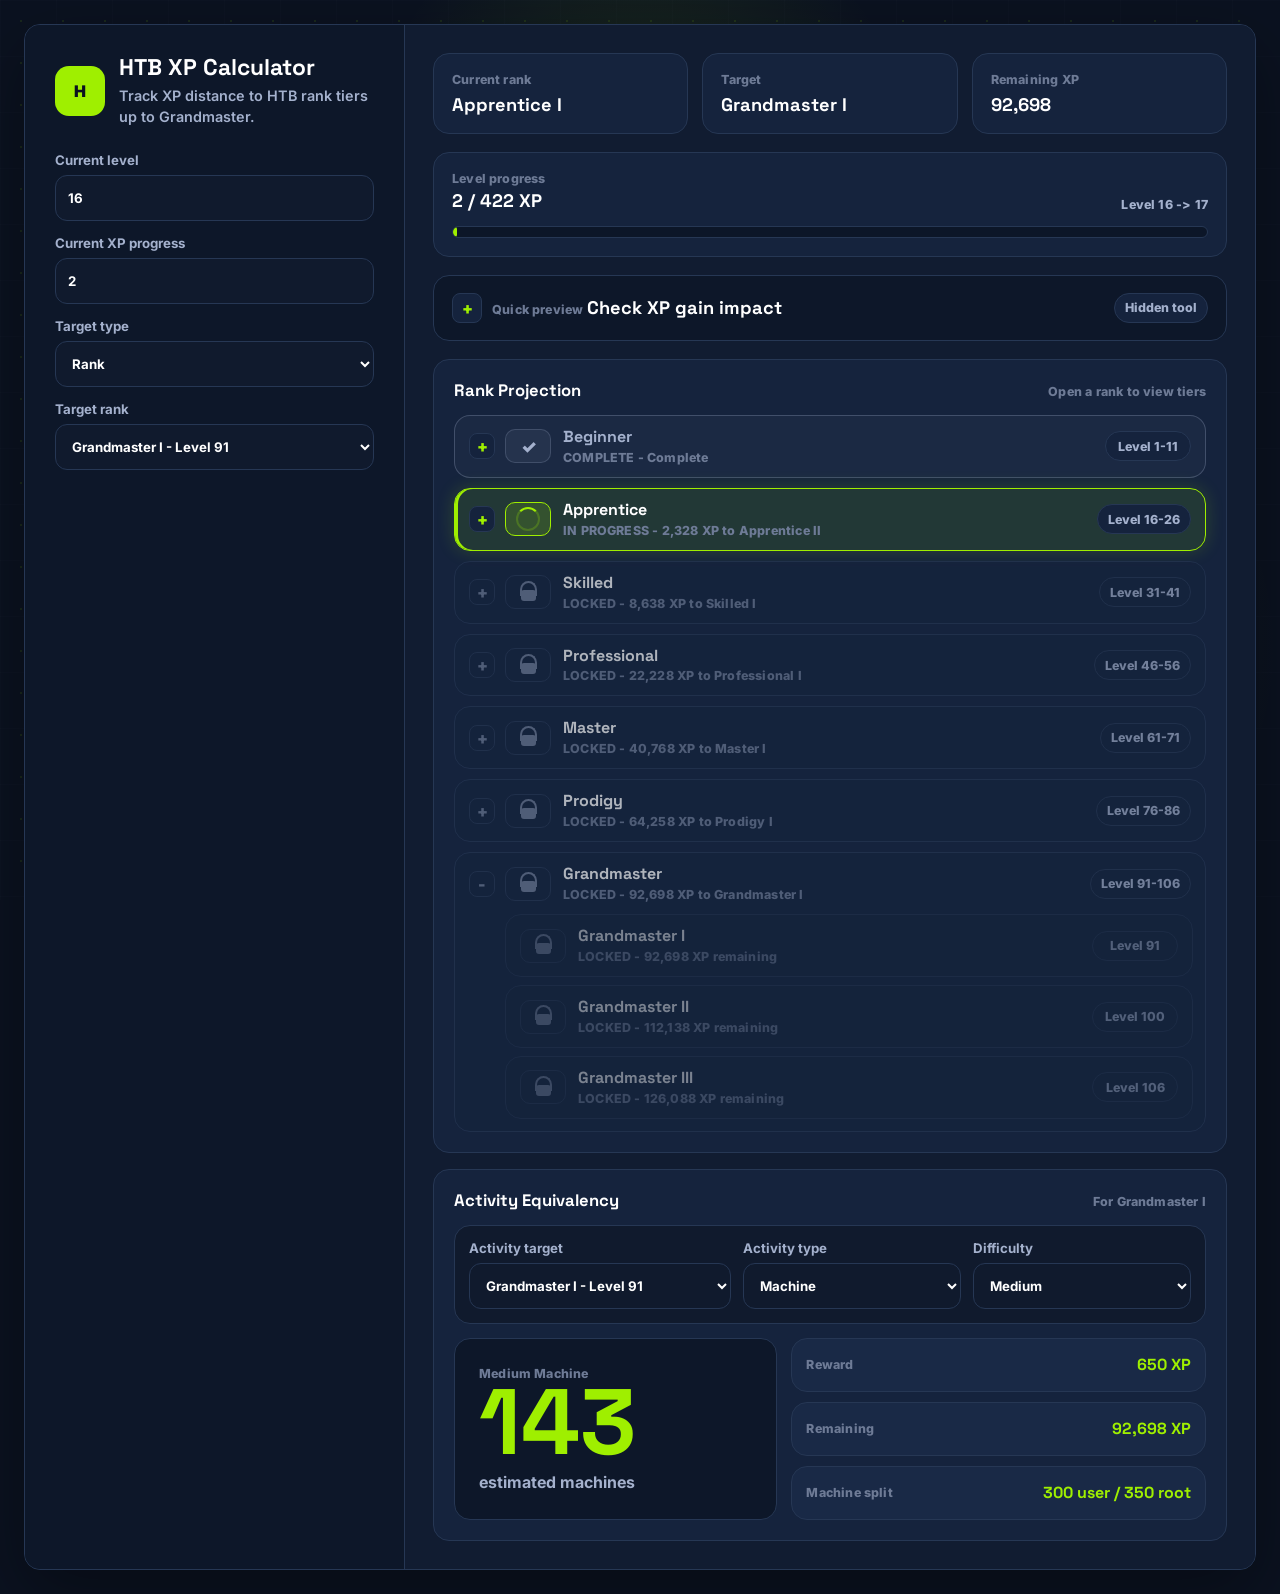
==== index.html @ 454ae3a0 "Add hidden XP gain preview" ====
<!doctype html>
<html lang="en">
  <head>
    <meta charset="utf-8">
    <meta name="viewport" content="width=device-width, initial-scale=1">
    <title>HTB XP Calculator v1.0.1</title>
    <meta name="version" content="2026-06-16-2245">
    <link rel="preconnect" href="https://fonts.googleapis.com">
    <link rel="preconnect" href="https://fonts.gstatic.com" crossorigin>
    <link href="https://fonts.googleapis.com/css2?family=Inter:wght@500;600;700;800;900&family=Space+Grotesk:wght@600;700&display=swap" rel="stylesheet">
    <link rel="stylesheet" href="styles.css">
  </head>
  <body>
    <main class="app-shell">
      <section class="workspace" aria-label="HTB XP calculator">
        <aside class="control-panel">
          <div class="brand-row">
            <div class="mark" aria-hidden="true">H</div>
            <div>
              <h1>HTB XP Calculator</h1>
              <p>Track XP distance to HTB rank tiers up to Grandmaster.</p>
            </div>
          </div>

          <form id="calculatorForm" class="form-grid">
            <label>
              Current level
              <input id="currentLevel" type="number" min="1" max="140" step="1" value="16" inputmode="numeric">
            </label>

            <label>
              Current XP progress
              <input id="currentXp" type="number" min="0" step="1" value="2" inputmode="numeric">
            </label>

            <label>
              Target type
              <select id="targetMode">
                <option value="rank">Rank</option>
                <option value="level">Level</option>
              </select>
            </label>

            <label id="goalRankField">
              Target rank
              <select id="goalSelect"></select>
            </label>

            <label id="goalLevelField" hidden>
              Target level
              <input id="goalLevel" type="number" min="1" max="140" step="1" value="91" inputmode="numeric">
            </label>

          </form>
        </aside>

        <section class="results-panel">
          <div class="summary-strip" aria-label="Current progress summary">
            <div>
              <span>Current rank</span>
              <strong id="currentRank">Apprentice I</strong>
            </div>
            <div>
              <span>Target</span>
              <strong id="targetRank">Grandmaster I</strong>
            </div>
            <div>
              <span>Remaining XP</span>
              <strong id="targetRemainingXp">92,698</strong>
            </div>
          </div>

          <div class="progress-area">
            <div class="progress-header">
              <div>
                <span>Level progress</span>
                <strong id="progressLabel">2 / 422 XP</strong>
              </div>
              <span id="levelRange">Level 16 -> 17</span>
            </div>
            <div class="progress-track" aria-hidden="true">
              <div id="progressFill"></div>
            </div>
          </div>

          <details class="xp-preview">
            <summary>
              <div>
                <span>Quick preview</span>
                <strong>Check XP gain impact</strong>
              </div>
              <div class="pill">Hidden tool</div>
            </summary>
            <div class="xp-preview-body">
              <label>
                Add XP
                <input id="xpGain" type="number" min="0" max="999999" step="1" value="1000" inputmode="numeric">
              </label>
              <div class="xp-preview-result">
                <div>
                  <span>After gain</span>
                  <strong id="xpGainLevel">Level 18</strong>
                </div>
                <div>
                  <span>Rank</span>
                  <strong id="xpGainRank">Apprentice I</strong>
                </div>
                <div>
                  <span>Progress</span>
                  <strong id="xpGainProgress">136 / 466 XP</strong>
                </div>
              </div>
            </div>
          </details>

          <div class="content-grid">
            <section class="card wide">
              <div class="card-heading">
                <h2>Rank Projection</h2>
                <span>Open a rank to view tiers</span>
              </div>
              <div id="rankProjection" class="rank-list"></div>
            </section>

            <section class="card wide activity-card">
              <div class="card-heading">
                <h2>Activity Equivalency</h2>
                <span id="equivalencyBase">For Grandmaster I</span>
              </div>
              <div class="activity-controls" aria-label="Activity equivalency controls">
                <label>
                  Activity target
                  <select id="activityGoalSelect"></select>
                </label>
                <label>
                  Activity type
                  <select id="activityType">
                    <option value="machines">Machine</option>
                    <option value="challenges">Challenge</option>
                  </select>
                </label>
                <label>
                  Difficulty
                  <select id="activityDifficulty"></select>
                </label>
              </div>
              <div class="activity-result">
                <div class="activity-number">
                  <span id="activityRewardLabel">Medium Machine</span>
                  <strong id="activityCount">143</strong>
                  <p id="activityCountLabel">estimated completions</p>
                </div>
                <div id="activityBreakdown" class="metric-list"></div>
              </div>
            </section>
          </div>
        </section>
      </section>
    </main>
    <script src="app.js"></script>
  </body>
</html>
---- styles.css ----
:root {
  --bg: #0b1220;
  --bg-secondary: #111c31;
  --surface: #15233d;
  --surface-raised: #192946;
  --surface-subtle: #101a2d;
  --border: #263754;
  --accent: #9fef00;
  --accent-hover: #b8ff2c;
  --text: #ffffff;
  --text-secondary: #a4b1cd;
  --text-muted: #6e7b96;
  --shadow: 0 24px 70px rgba(0, 0, 0, 0.34);
  color-scheme: dark;
  font-family: Inter, ui-sans-serif, system-ui, -apple-system, BlinkMacSystemFont, "Segoe UI", sans-serif;
  --font-display: "Space Grotesk", Inter, ui-sans-serif, system-ui, sans-serif;
}

* {
  box-sizing: border-box;
}

[hidden] {
  display: none !important;
}

body {
  position: relative;
  min-height: 100vh;
  margin: 0;
  background: var(--bg);
  color: var(--text);
  overflow-x: hidden;
}

body::before,
body::after {
  position: fixed;
  inset: 0;
  pointer-events: none;
  content: "";
}

body::before {
  z-index: -2;
  background:
    radial-gradient(circle at 50% 18%, rgba(159, 239, 0, 0.13), transparent 28%),
    radial-gradient(circle at 78% 72%, rgba(159, 239, 0, 0.055), transparent 24%),
    var(--bg);
}

body::after {
  z-index: -1;
  opacity: 0.48;
  background-image:
    radial-gradient(circle, rgba(159, 239, 0, 0.22) 1px, transparent 1px),
    linear-gradient(rgba(164, 177, 205, 0.045) 1px, transparent 1px),
    linear-gradient(90deg, rgba(164, 177, 205, 0.045) 1px, transparent 1px);
  background-position: 0 0, 0 0, 0 0;
  background-size: 42px 42px, 56px 56px, 56px 56px;
  animation: cyber-drift 42s linear infinite;
}

button,
input,
select {
  font: inherit;
}

.app-shell {
  position: relative;
  z-index: 0;
  width: min(1440px, 100%);
  min-height: 100vh;
  margin: 0 auto;
  padding: 24px;
}

.workspace {
  display: grid;
  grid-template-columns: minmax(300px, 380px) 1fr;
  min-height: calc(100vh - 48px);
  overflow: hidden;
  border: 1px solid var(--border);
  border-radius: 16px;
  background: var(--bg-secondary);
  box-shadow: var(--shadow);
  animation: rise-in 280ms ease both;
}

.control-panel {
  display: flex;
  flex-direction: column;
  gap: 24px;
  padding: 30px;
  border-right: 1px solid var(--border);
  background: #0d1729;
}

.brand-row {
  display: grid;
  grid-template-columns: 50px 1fr;
  gap: 14px;
  align-items: center;
}

.mark {
  display: grid;
  width: 50px;
  height: 50px;
  place-items: center;
  border: 1px solid rgba(159, 239, 0, 0.4);
  border-radius: 14px;
  background: var(--accent);
  color: #0b1220;
  font-weight: 950;
}

h1,
h2,
p {
  margin: 0;
}

h1 {
  font-family: var(--font-display);
  font-size: 1.42rem;
  font-weight: 700;
  line-height: 1.1;
  letter-spacing: 0;
}

.brand-row p {
  margin-top: 6px;
  color: var(--text-secondary);
  font-size: 0.9rem;
  font-weight: 600;
  line-height: 1.45;
}

.form-grid {
  display: grid;
  gap: 14px;
}

label {
  display: grid;
  gap: 7px;
  color: var(--text-secondary);
  font-size: 0.83rem;
  font-weight: 700;
}

input,
select {
  width: 100%;
  height: 46px;
  border: 1px solid var(--border);
  border-radius: 12px;
  outline: 0;
  background: var(--surface-subtle);
  color: var(--text);
  font-weight: 700;
  padding: 0 12px;
  transition: border-color 160ms ease, box-shadow 160ms ease, background 160ms ease;
}

input:hover,
select:hover {
  border-color: var(--accent-hover);
  background: #122039;
}

input:focus,
select:focus {
  border-color: var(--accent);
  box-shadow: 0 0 0 3px rgba(159, 239, 0, 0.14);
}

span {
  color: var(--text-muted);
  font-size: 0.78rem;
  font-weight: 800;
  letter-spacing: 0.015em;
  text-transform: none;
}

.results-panel {
  display: flex;
  flex-direction: column;
  gap: 18px;
  padding: 28px;
  overflow: auto;
  background: var(--bg-secondary);
}

.summary-strip {
  display: grid;
  grid-template-columns: repeat(3, minmax(0, 1fr));
  gap: 14px;
}

.summary-strip > div,
.progress-area,
.card {
  border: 1px solid var(--border);
  border-radius: 16px;
  background: var(--surface);
  transition: border-color 180ms ease, box-shadow 180ms ease, transform 180ms ease, background 180ms ease;
}

.summary-strip > div:hover,
.progress-area:hover,
.card:hover {
  transform: translateY(-2px);
  border-color: #314461;
  box-shadow: 0 16px 38px rgba(0, 0, 0, 0.22);
}

.summary-strip > div {
  display: grid;
  gap: 8px;
  min-width: 0;
  padding: 18px;
}

strong {
  min-width: 0;
  overflow-wrap: anywhere;
  color: var(--text);
  font-family: var(--font-display);
  font-size: 1.14rem;
  font-weight: 700;
  line-height: 1.12;
}

.progress-area {
  padding: 18px;
}

.xp-preview {
  overflow: hidden;
  border: 1px solid var(--border);
  border-radius: 16px;
  background: #0d1729;
}

.xp-preview summary {
  display: grid;
  grid-template-columns: 28px minmax(160px, 1fr) auto;
  align-items: center;
  gap: 12px;
  min-height: 64px;
  padding: 14px 18px;
  cursor: pointer;
  list-style: none;
}

.xp-preview summary::-webkit-details-marker {
  display: none;
}

.xp-preview summary::before {
  content: "+";
  display: inline-grid;
  grid-row: 1;
  grid-column: 1;
  width: 28px;
  height: 28px;
  place-items: center;
  border: 1px solid var(--border);
  border-radius: 8px;
  background: var(--surface);
  color: var(--accent);
  font-weight: 950;
}

.xp-preview[open] summary::before {
  content: "-";
}

.xp-preview summary > div:first-child {
  grid-row: 1;
  grid-column: 2;
}

.xp-preview summary .pill {
  grid-row: 1;
  grid-column: 3;
}

.xp-preview-body {
  display: grid;
  grid-template-columns: minmax(180px, 0.42fr) 1fr;
  gap: 14px;
  padding: 0 18px 18px;
}

.xp-preview-result {
  display: grid;
  grid-template-columns: repeat(3, minmax(0, 1fr));
  gap: 10px;
}

.xp-preview-result > div {
  display: grid;
  gap: 7px;
  min-width: 0;
  padding: 14px;
  border: 1px solid var(--border);
  border-radius: 14px;
  background: var(--surface-subtle);
}

.xp-preview-result strong {
  font-size: 1rem;
}

.progress-header {
  display: flex;
  align-items: end;
  justify-content: space-between;
  gap: 16px;
  margin-bottom: 14px;
}

.progress-header > div {
  display: grid;
  gap: 5px;
}

#levelRange {
  color: var(--text-secondary);
}

.progress-track {
  height: 12px;
  overflow: hidden;
  border-radius: 999px;
  background: #0c1628;
  border: 1px solid var(--border);
}

#progressFill {
  width: 0%;
  height: 100%;
  border-radius: inherit;
  background: var(--accent);
  transition: width 220ms ease;
}

.content-grid {
  display: grid;
  gap: 16px;
}

.card {
  padding: 20px;
}

.card-heading {
  display: flex;
  align-items: baseline;
  justify-content: space-between;
  gap: 16px;
  margin-bottom: 14px;
}

h2 {
  font-family: var(--font-display);
  font-size: 1.04rem;
  font-weight: 700;
  letter-spacing: 0;
}

.rank-list,
.metric-list {
  display: grid;
  gap: 10px;
}

.rank-group,
.rank-row,
.metric-row {
  border: 1px solid var(--border);
  border-radius: 16px;
  background: var(--surface-raised);
}

.rank-group {
  overflow: hidden;
  transition: border-color 180ms ease, background 180ms ease, box-shadow 180ms ease, transform 180ms ease, opacity 180ms ease;
}

.rank-group:hover {
  transform: translateY(-1px);
  border-color: rgba(159, 239, 0, 0.38);
}

.rank-group summary,
.rank-row,
.metric-row {
  display: grid;
  grid-template-columns: minmax(120px, 1fr) auto;
  align-items: center;
  gap: 12px;
  min-height: 54px;
  padding: 12px 14px;
}

.rank-group summary {
  grid-template-columns: 24px 46px minmax(120px, 1fr) auto;
  cursor: pointer;
  list-style: none;
}

.rank-group summary::-webkit-details-marker {
  display: none;
}

.rank-group summary::before {
  content: "+";
  display: inline-grid;
  width: 24px;
  height: 24px;
  place-items: center;
  border: 1px solid var(--border);
  border-radius: 8px;
  background: var(--surface);
  color: var(--accent);
  font-weight: 950;
  transition: border-color 180ms ease, color 180ms ease, background 180ms ease;
}

.rank-group[open] summary::before {
  content: "-";
  border-color: rgba(159, 239, 0, 0.42);
}

.status-icon {
  position: relative;
  display: inline-grid;
  width: 46px;
  height: 34px;
  place-items: center;
  border: 1px solid var(--border);
  border-radius: 10px;
  background: var(--surface);
  color: var(--text-muted);
  font-weight: 950;
}

.status-icon::before {
  display: block;
  content: "";
}

.tier-list {
  display: grid;
  gap: 8px;
  padding: 0 12px 12px 50px;
  animation: reveal 160ms ease both;
}

.tier-list .rank-row {
  grid-template-columns: 46px minmax(120px, 1fr) auto;
  background: #12203a;
}

.rank-group.is-complete,
.rank-row.is-complete {
  border-color: rgba(164, 177, 205, 0.28);
  background: rgba(164, 177, 205, 0.045);
}

.rank-group.is-complete .status-icon,
.rank-row.is-complete .status-icon {
  border-color: rgba(164, 177, 205, 0.22);
  background: rgba(164, 177, 205, 0.07);
  color: var(--text-secondary);
}

.rank-group.is-complete .status-icon::before,
.rank-row.is-complete .status-icon::before {
  content: "✓";
  color: var(--text-secondary);
  font-size: 1.1rem;
  line-height: 1;
}

.rank-group.is-complete .rank-meta strong,
.rank-row.is-complete .rank-meta strong {
  color: var(--text-secondary);
}

.rank-group.is-complete span,
.rank-row.is-complete span {
  color: var(--text-muted);
}

.rank-group.is-current,
.rank-row.is-current {
  border-color: var(--accent);
  background: rgba(159, 239, 0, 0.1);
  box-shadow: inset 3px 0 0 var(--accent);
}

.rank-group.is-current {
  box-shadow: inset 3px 0 0 var(--accent), 0 0 18px rgba(159, 239, 0, 0.18);
}

.rank-group.is-current .status-icon,
.rank-row.is-current .status-icon {
  border-color: var(--accent);
  background: rgba(159, 239, 0, 0.14);
  color: var(--accent);
}

.rank-group.is-current .status-icon::before,
.rank-row.is-current .status-icon::before {
  width: 20px;
  height: 20px;
  border: 2px solid rgba(159, 239, 0, 0.22);
  border-top-color: var(--accent);
  border-radius: 50%;
  animation: spinner-rotate 1.4s linear infinite;
}

.rank-group.is-next,
.rank-row.is-next {
  border-color: #314461;
  background: #172842;
}

.rank-group.is-next .status-icon,
.rank-row.is-next .status-icon {
  background: #111c31;
  color: var(--text-secondary);
}

.rank-group.is-locked,
.rank-row.is-locked {
  border-color: var(--border);
  background: var(--surface);
  opacity: 0.66;
}

.rank-group.is-locked summary::before {
  border-color: var(--border);
  background: var(--surface);
  color: var(--text-muted);
}

.rank-group.is-locked .status-icon,
.rank-row.is-locked .status-icon {
  border-color: var(--border);
  background: var(--surface);
  color: var(--text-muted);
}

.rank-group.is-next .status-icon::before,
.rank-row.is-next .status-icon::before,
.rank-group.is-locked .status-icon::before,
.rank-row.is-locked .status-icon::before {
  width: 15px;
  height: 11px;
  margin-top: 6px;
  border-radius: 3px;
  background: currentColor;
  box-shadow: 0 -8px 0 -4px transparent;
}

.rank-group.is-next .status-icon::after,
.rank-row.is-next .status-icon::after,
.rank-group.is-locked .status-icon::after,
.rank-row.is-locked .status-icon::after {
  position: absolute;
  width: 13px;
  height: 13px;
  margin-top: -8px;
  border: 2px solid currentColor;
  border-bottom: 0;
  border-radius: 9px 9px 0 0;
  content: "";
}

.rank-meta {
  display: grid;
  gap: 4px;
}

.rank-meta strong {
  font-size: 1rem;
}

.pill {
  display: inline-flex;
  align-items: center;
  justify-content: center;
  min-width: 86px;
  min-height: 30px;
  padding: 5px 10px;
  border: 1px solid var(--border);
  border-radius: 999px;
  background: var(--surface);
  color: var(--text-secondary);
  font-size: 0.78rem;
  font-weight: 800;
}

.rank-row.is-complete .pill {
  border-color: rgba(164, 177, 205, 0.2);
  background: rgba(164, 177, 205, 0.06);
  color: var(--text-muted);
}

.rank-row.is-current .pill {
  border-color: var(--accent);
  background: rgba(159, 239, 0, 0.14);
  color: var(--accent);
}

.activity-card {
  background: var(--surface);
}

.activity-controls {
  display: grid;
  grid-template-columns: minmax(180px, 1.2fr) repeat(2, minmax(140px, 1fr));
  gap: 12px;
  margin-bottom: 14px;
  padding: 14px;
  border: 1px solid var(--border);
  border-radius: 16px;
  background: var(--surface-subtle);
}

.activity-result {
  display: grid;
  grid-template-columns: minmax(220px, 0.78fr) 1fr;
  gap: 14px;
}

.activity-number {
  display: grid;
  align-content: center;
  min-height: 180px;
  padding: 24px;
  border: 1px solid var(--border);
  border-radius: 16px;
  background: #0d1729;
  color: var(--text);
}

.activity-number strong {
  color: var(--accent);
  font-family: var(--font-display);
  font-size: clamp(3rem, 8vw, 5.8rem);
  font-weight: 700;
  line-height: 0.9;
}

.activity-number p {
  margin-top: 8px;
  color: var(--text-secondary);
  font-weight: 700;
}

.metric-row {
  background: var(--surface-raised);
}

.metric-row strong {
  color: var(--accent);
  font-size: 1rem;
  text-align: right;
}

@keyframes rise-in {
  from {
    opacity: 0;
    transform: translateY(8px);
  }
  to {
    opacity: 1;
    transform: translateY(0);
  }
}

@keyframes reveal {
  from {
    opacity: 0;
    transform: translateY(-4px);
  }
  to {
    opacity: 1;
    transform: translateY(0);
  }
}

@keyframes cyber-drift {
  from {
    background-position: 0 0, 0 0, 0 0;
  }
  to {
    background-position: 84px 42px, 56px 56px, 56px 56px;
  }
}

@keyframes spinner-rotate {
  to {
    transform: rotate(360deg);
  }
}

@media (prefers-reduced-motion: reduce) {
  *,
  *::before,
  *::after {
    animation-duration: 1ms !important;
    transition-duration: 1ms !important;
  }

  body::after,
  .rank-group.is-current .status-icon::before,
  .rank-row.is-current .status-icon::before {
    animation: none !important;
  }
}

@media (max-width: 980px) {
  .app-shell {
    padding: 12px;
  }

  .workspace {
    grid-template-columns: 1fr;
  }

  .control-panel {
    border-right: 0;
    border-bottom: 1px solid var(--border);
  }

  .summary-strip,
  .activity-result,
  .activity-controls,
  .xp-preview-body,
  .xp-preview-result {
    grid-template-columns: 1fr;
  }
}

@media (max-width: 640px) {
  .app-shell {
    padding: 0;
  }

  .workspace {
    min-height: 100vh;
    border: 0;
    border-radius: 0;
  }

  .control-panel,
  .results-panel {
    padding: 20px;
  }

  .brand-row {
    grid-template-columns: 44px 1fr;
  }

  .mark {
    width: 44px;
    height: 44px;
  }

  .progress-header,
  .card-heading,
  .xp-preview summary,
  .rank-group summary,
  .rank-row,
  .metric-row {
    align-items: start;
    grid-template-columns: 1fr;
  }

  .xp-preview summary::before,
  .xp-preview summary .pill {
    grid-column: 1;
    grid-row: auto;
    justify-self: start;
    margin-right: 0;
  }

  .tier-list {
    padding-left: 12px;
  }

  .progress-header,
  .card-heading {
    display: grid;
  }
}
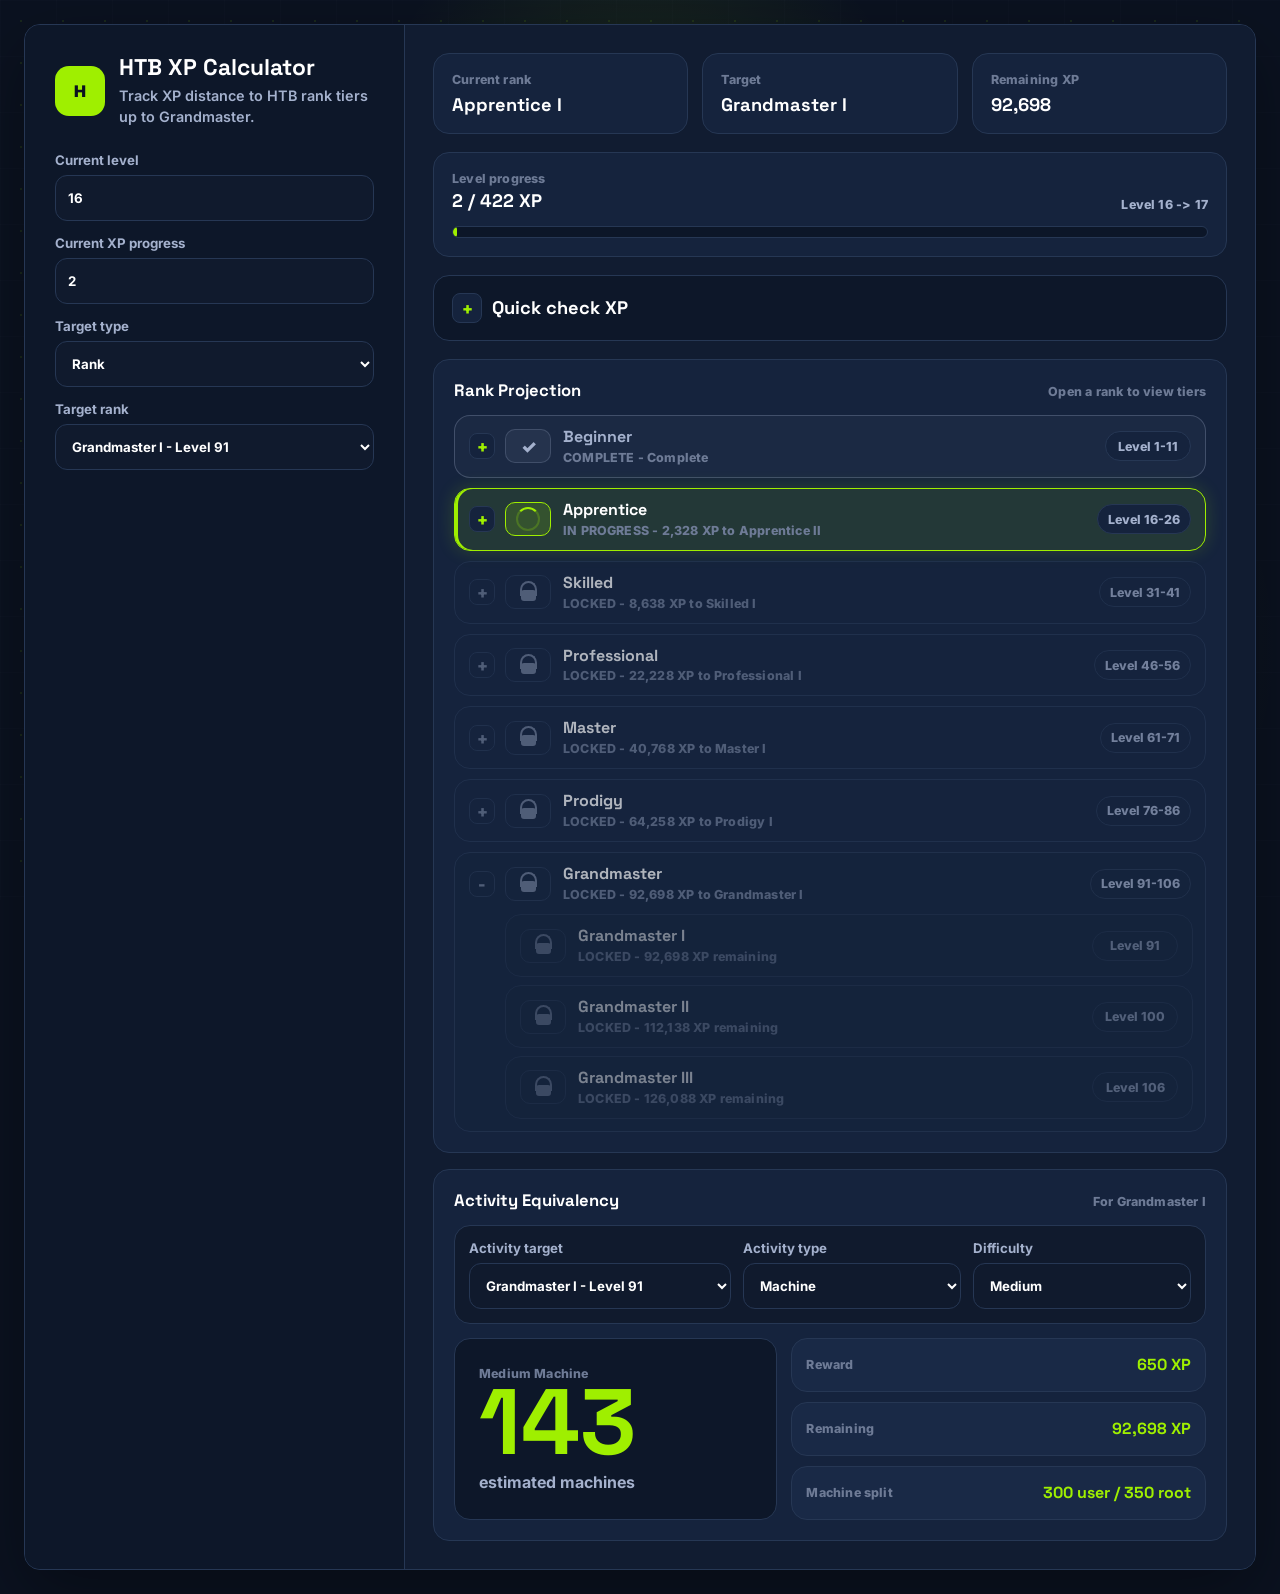
==== commit ba7a02e4: "Refine XP preview label" ====
--- a/index.html
+++ b/index.html
@@ -84,12 +84,10 @@
           </div>
 
           <details class="xp-preview">
-            <summary>
+            <summary title="Preview your level after adding XP from the current state.">
               <div>
-                <span>Quick preview</span>
-                <strong>Check XP gain impact</strong>
+                <strong>Quick check XP</strong>
               </div>
-              <div class="pill">Hidden tool</div>
             </summary>
             <div class="xp-preview-body">
               <label>
--- a/styles.css
+++ b/styles.css
@@ -246,8 +246,9 @@
 }
 
 .xp-preview summary {
-  display: grid;
-  grid-template-columns: 28px minmax(160px, 1fr) auto;
+  position: relative;
+  display: grid;
+  grid-template-columns: 28px minmax(160px, 1fr);
   align-items: center;
   gap: 12px;
   min-height: 64px;
@@ -284,9 +285,33 @@
   grid-column: 2;
 }
 
-.xp-preview summary .pill {
-  grid-row: 1;
-  grid-column: 3;
+.xp-preview summary::after {
+  position: absolute;
+  left: 18px;
+  bottom: calc(100% + 8px);
+  z-index: 2;
+  width: max-content;
+  max-width: min(310px, calc(100vw - 40px));
+  padding: 9px 11px;
+  border: 1px solid rgba(159, 239, 0, 0.28);
+  border-radius: 10px;
+  background: #0a1322;
+  color: var(--text-secondary);
+  box-shadow: 0 12px 32px rgba(0, 0, 0, 0.32);
+  content: "Preview your level after adding XP from the current state.";
+  font-size: 0.78rem;
+  font-weight: 700;
+  line-height: 1.35;
+  opacity: 0;
+  pointer-events: none;
+  transform: translateY(4px);
+  transition: opacity 160ms ease, transform 160ms ease;
+}
+
+.xp-preview summary:hover::after,
+.xp-preview summary:focus-visible::after {
+  opacity: 1;
+  transform: translateY(0);
 }
 
 .xp-preview-body {
@@ -786,14 +811,19 @@
     grid-template-columns: 1fr;
   }
 
-  .xp-preview summary::before,
-  .xp-preview summary .pill {
+  .xp-preview summary::before {
     grid-column: 1;
     grid-row: auto;
     justify-self: start;
     margin-right: 0;
   }
 
+  .xp-preview summary::after {
+    left: 0;
+    bottom: calc(100% + 6px);
+    max-width: calc(100vw - 32px);
+  }
+
   .tier-list {
     padding-left: 12px;
   }
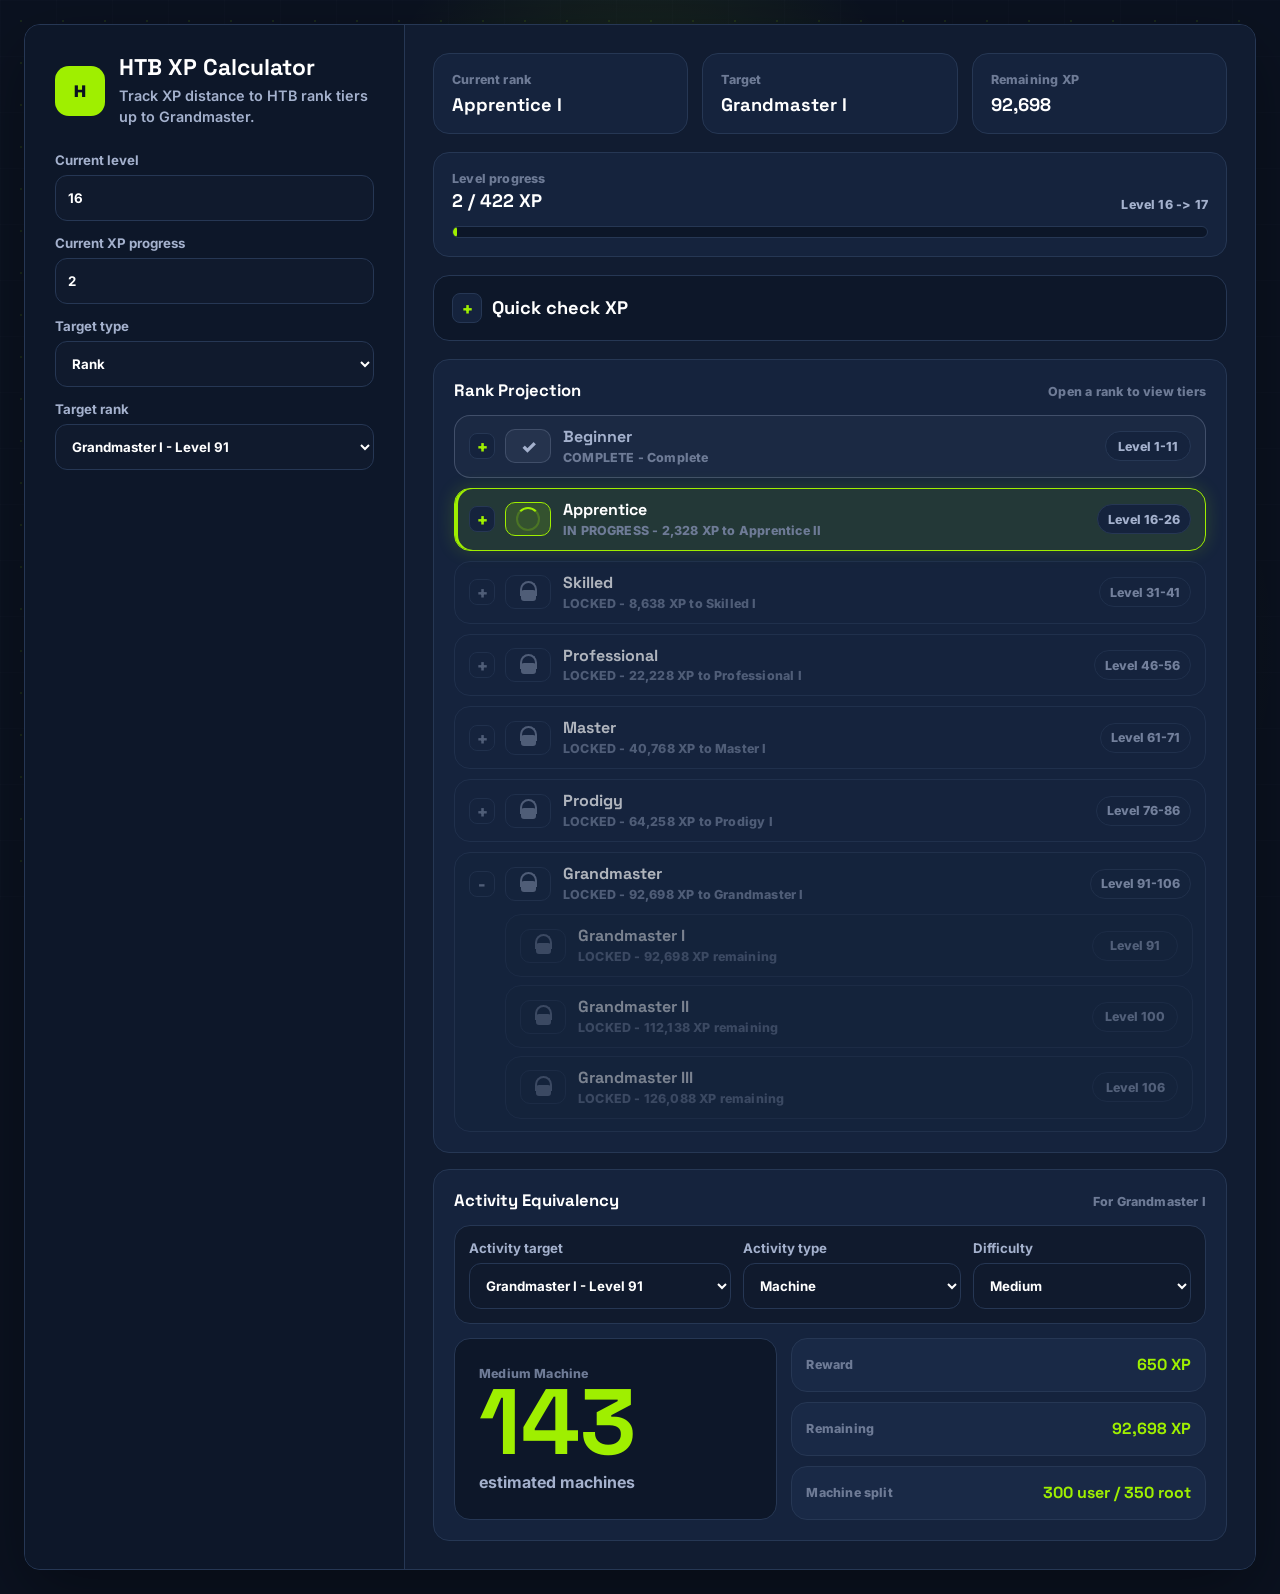
==== commit 70d3ced3: "Improve XP preview tooltip" ====
--- a/index.html
+++ b/index.html
@@ -84,10 +84,14 @@
           </div>
 
           <details class="xp-preview">
-            <summary title="Preview your level after adding XP from the current state.">
+            <summary aria-describedby="xpGainTooltip">
               <div>
                 <strong>Quick check XP</strong>
               </div>
+              <span id="xpGainTooltip" class="xp-tooltip" role="tooltip">
+                <span aria-hidden="true">i</span>
+                Preview your level after adding XP from the current state.
+              </span>
             </summary>
             <div class="xp-preview-body">
               <label>
--- a/styles.css
+++ b/styles.css
@@ -285,33 +285,64 @@
   grid-column: 2;
 }
 
-.xp-preview summary::after {
+.xp-tooltip {
   position: absolute;
   left: 18px;
   bottom: calc(100% + 8px);
   z-index: 2;
-  width: max-content;
-  max-width: min(310px, calc(100vw - 40px));
-  padding: 9px 11px;
-  border: 1px solid rgba(159, 239, 0, 0.28);
-  border-radius: 10px;
-  background: #0a1322;
-  color: var(--text-secondary);
-  box-shadow: 0 12px 32px rgba(0, 0, 0, 0.32);
-  content: "Preview your level after adding XP from the current state.";
+  display: inline-flex;
+  align-items: center;
+  gap: 8px;
+  max-width: min(360px, calc(100vw - 40px));
+  padding: 10px 12px 10px 10px;
+  border: 1px solid rgba(159, 239, 0, 0.24);
+  border-radius: 12px;
+  background: linear-gradient(135deg, rgba(12, 22, 40, 0.96), rgba(20, 34, 57, 0.96));
+  color: var(--text-secondary);
+  box-shadow: 0 16px 36px rgba(0, 0, 0, 0.34), inset 0 1px 0 rgba(255, 255, 255, 0.04);
   font-size: 0.78rem;
   font-weight: 700;
   line-height: 1.35;
   opacity: 0;
   pointer-events: none;
   transform: translateY(4px);
-  transition: opacity 160ms ease, transform 160ms ease;
-}
-
-.xp-preview summary:hover::after,
-.xp-preview summary:focus-visible::after {
+  transition: opacity 160ms ease, transform 160ms ease, visibility 160ms ease;
+  visibility: hidden;
+}
+
+.xp-tooltip::before {
+  position: absolute;
+  left: 18px;
+  bottom: -6px;
+  width: 10px;
+  height: 10px;
+  border-right: 1px solid rgba(159, 239, 0, 0.24);
+  border-bottom: 1px solid rgba(159, 239, 0, 0.24);
+  background: #101d31;
+  content: "";
+  transform: rotate(45deg);
+}
+
+.xp-tooltip > span {
+  display: inline-grid;
+  flex: 0 0 auto;
+  width: 20px;
+  height: 20px;
+  place-items: center;
+  border: 1px solid rgba(159, 239, 0, 0.32);
+  border-radius: 50%;
+  background: rgba(159, 239, 0, 0.1);
+  color: var(--accent);
+  font-family: var(--font-display);
+  font-size: 0.78rem;
+  font-weight: 700;
+}
+
+.xp-preview summary:hover .xp-tooltip,
+.xp-preview summary:focus-visible .xp-tooltip {
   opacity: 1;
   transform: translateY(0);
+  visibility: visible;
 }
 
 .xp-preview-body {
@@ -818,7 +849,7 @@
     margin-right: 0;
   }
 
-  .xp-preview summary::after {
+  .xp-tooltip {
     left: 0;
     bottom: calc(100% + 6px);
     max-width: calc(100vw - 32px);
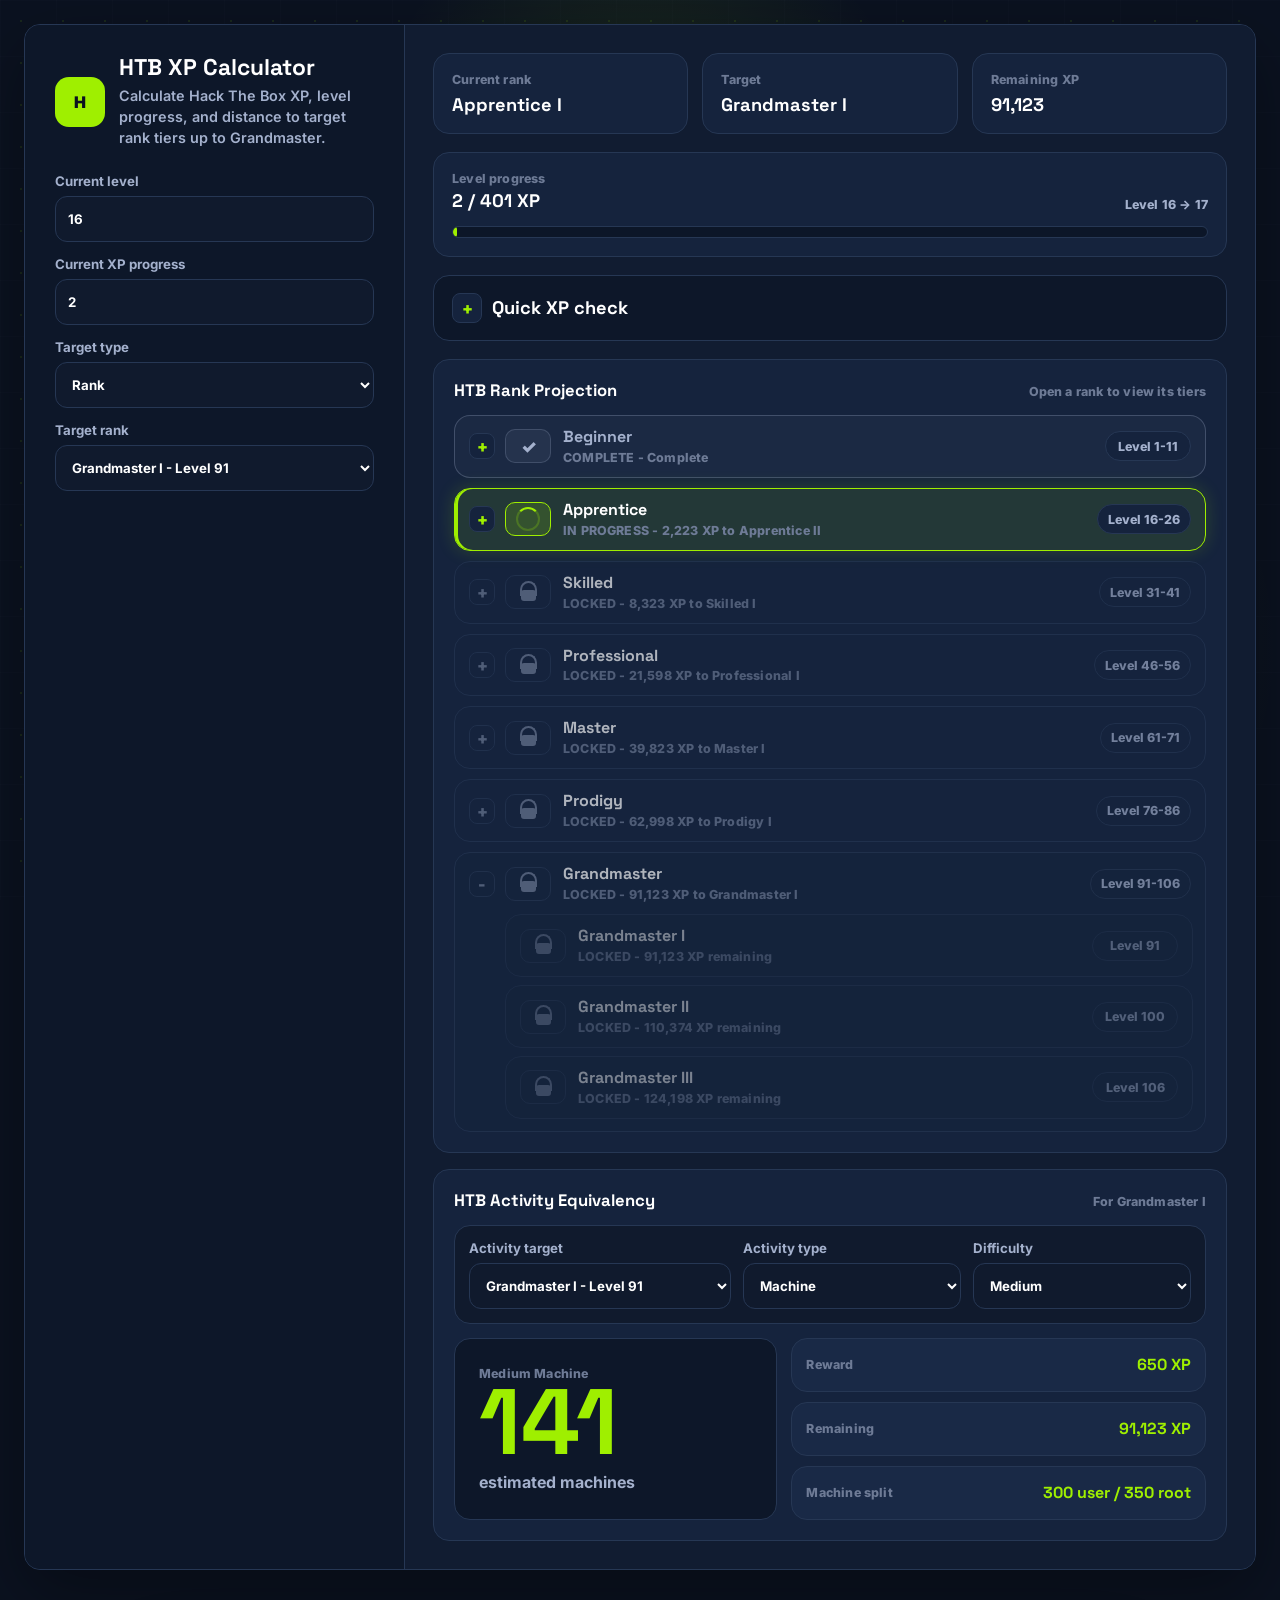
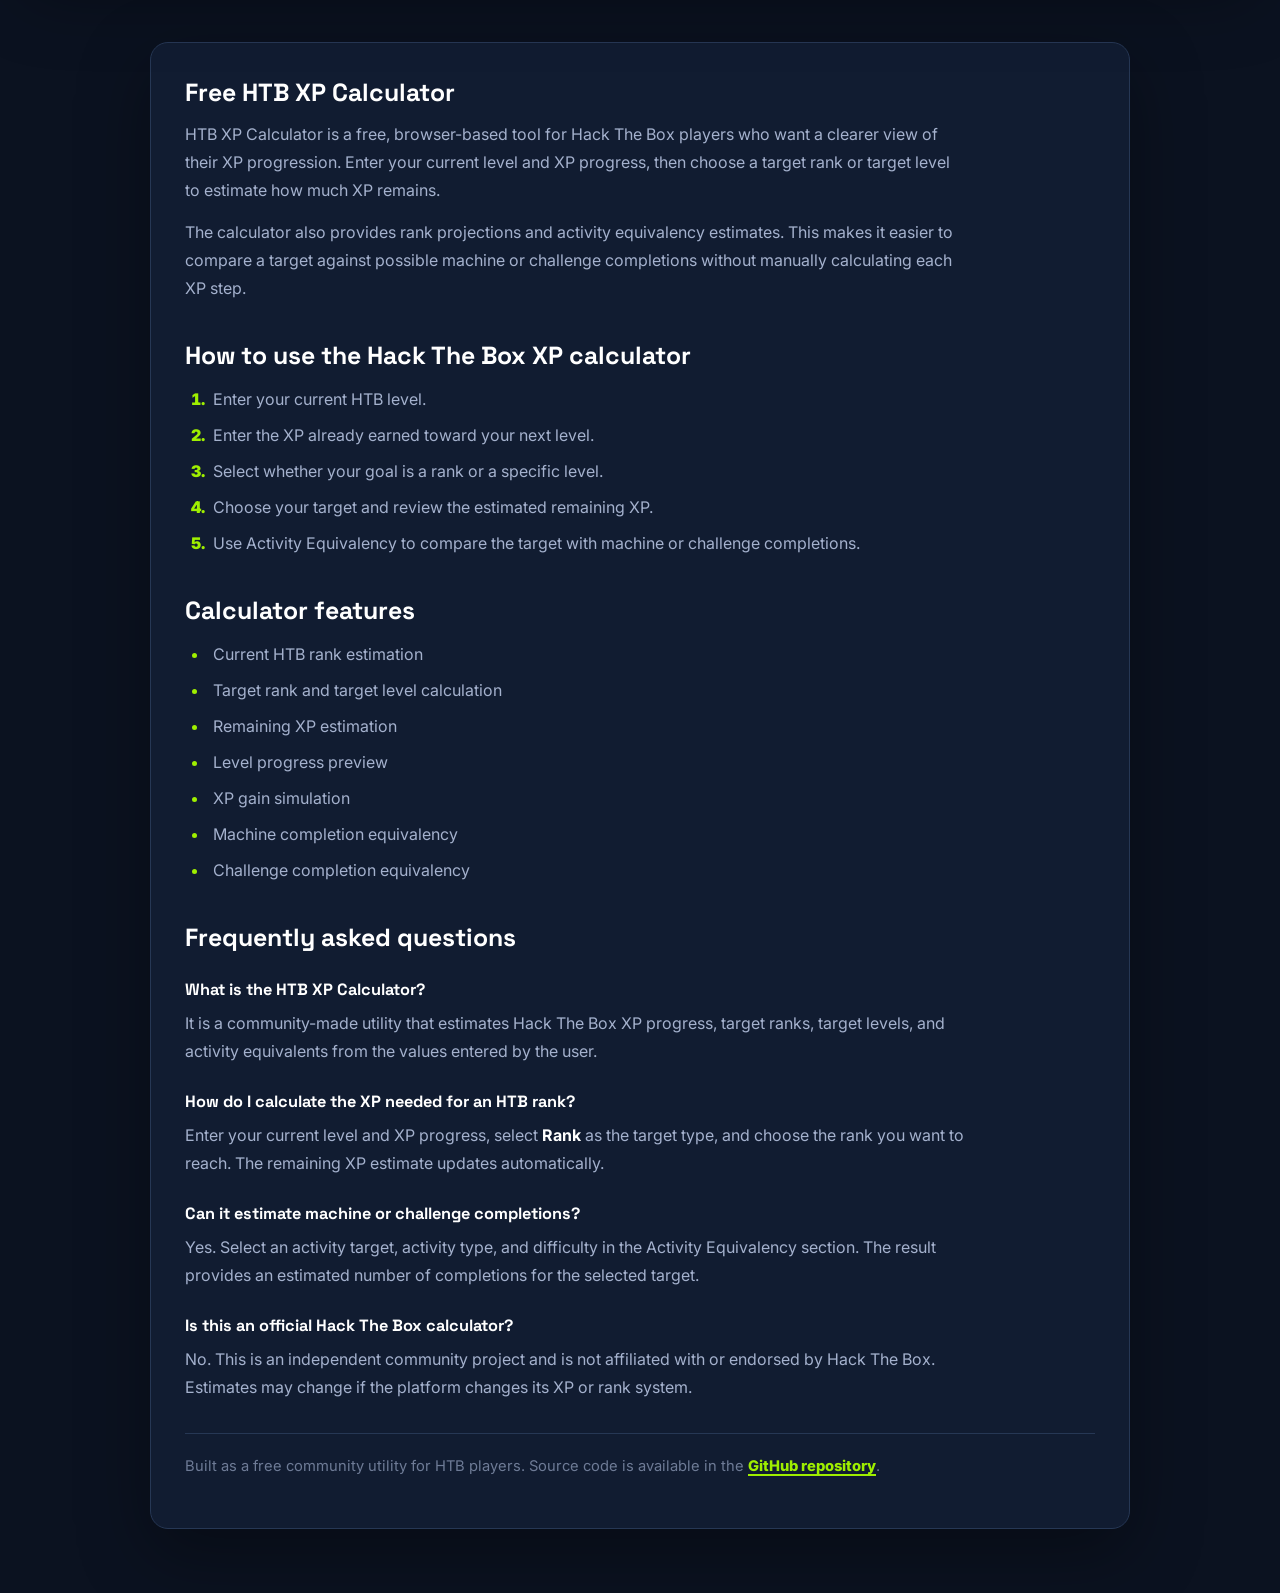
==== commit 8398164f: "Add files via upload" ====
--- a/index.html
+++ b/index.html
@@ -3,13 +3,114 @@
   <head>
     <meta charset="utf-8">
     <meta name="viewport" content="width=device-width, initial-scale=1">
-    <title>HTB XP Calculator v1.0.1</title>
-    <meta name="version" content="2026-06-16-2245">
+
+    <title>HTB XP Calculator – Hack The Box Rank & Level Calculator</title>
+    <meta
+      name="description"
+      content="Free HTB XP Calculator for Hack The Box players. Estimate remaining XP, level progress, target ranks, and machine or challenge completions."
+    >
+    <meta name="author" content="Gokong">
+    <meta name="robots" content="index, follow, max-image-preview:large">
+    <meta name="theme-color" content="#0b1220">
+
+    <link
+      rel="canonical"
+      href="https://gokongggggggg.github.io/htb-xp-calculator/"
+    >
+
+    <meta property="og:type" content="website">
+    <meta property="og:site_name" content="HTB XP Calculator">
+    <meta
+      property="og:title"
+      content="HTB XP Calculator – Rank, Level & XP Progress"
+    >
+    <meta
+      property="og:description"
+      content="Estimate your Hack The Box XP progress, remaining XP, target rank, and activity equivalents."
+    >
+    <meta
+      property="og:url"
+      content="https://gokongggggggg.github.io/htb-xp-calculator/"
+    >
+
+    <meta name="twitter:card" content="summary">
+    <meta
+      name="twitter:title"
+      content="HTB XP Calculator – Rank, Level & XP Progress"
+    >
+    <meta
+      name="twitter:description"
+      content="Estimate your Hack The Box XP progress, target rank, and activity equivalents."
+    >
+
     <link rel="preconnect" href="https://fonts.googleapis.com">
     <link rel="preconnect" href="https://fonts.gstatic.com" crossorigin>
-    <link href="https://fonts.googleapis.com/css2?family=Inter:wght@500;600;700;800;900&family=Space+Grotesk:wght@600;700&display=swap" rel="stylesheet">
+    <link
+      href="https://fonts.googleapis.com/css2?family=Inter:wght@500;600;700;800;900&family=Space+Grotesk:wght@600;700&display=swap"
+      rel="stylesheet"
+    >
     <link rel="stylesheet" href="styles.css">
+
+    <script type="application/ld+json">
+    {
+      "@context": "https://schema.org",
+      "@type": "WebApplication",
+      "name": "HTB XP Calculator",
+      "url": "https://gokongggggggg.github.io/htb-xp-calculator/",
+      "description": "A free community-made calculator for estimating Hack The Box XP, level progress, target ranks, and activity equivalents.",
+      "applicationCategory": "UtilitiesApplication",
+      "operatingSystem": "Any",
+      "browserRequirements": "Requires JavaScript",
+      "isAccessibleForFree": true,
+      "author": {
+        "@type": "Person",
+        "name": "Gokong"
+      }
+    }
+    </script>
+
+    <script type="application/ld+json">
+    {
+      "@context": "https://schema.org",
+      "@type": "FAQPage",
+      "mainEntity": [
+        {
+          "@type": "Question",
+          "name": "What is the HTB XP Calculator?",
+          "acceptedAnswer": {
+            "@type": "Answer",
+            "text": "The HTB XP Calculator is a free community-made tool for estimating Hack The Box XP progress, remaining XP, target levels, target ranks, and activity equivalents."
+          }
+        },
+        {
+          "@type": "Question",
+          "name": "How do I calculate the XP needed for an HTB rank?",
+          "acceptedAnswer": {
+            "@type": "Answer",
+            "text": "Enter your current level and current XP progress, select Rank as the target type, and choose the rank you want to reach. The calculator displays the estimated remaining XP."
+          }
+        },
+        {
+          "@type": "Question",
+          "name": "Can this calculator estimate machine or challenge completions?",
+          "acceptedAnswer": {
+            "@type": "Answer",
+            "text": "Yes. The Activity Equivalency section estimates how many machines or challenges of a selected difficulty may be needed to reach the chosen target."
+          }
+        },
+        {
+          "@type": "Question",
+          "name": "Is this an official Hack The Box tool?",
+          "acceptedAnswer": {
+            "@type": "Answer",
+            "text": "No. This is an independent community project and is not affiliated with or endorsed by Hack The Box."
+          }
+        }
+      ]
+    }
+    </script>
   </head>
+
   <body>
     <main class="app-shell">
       <section class="workspace" aria-label="HTB XP calculator">
@@ -18,19 +119,37 @@
             <div class="mark" aria-hidden="true">H</div>
             <div>
               <h1>HTB XP Calculator</h1>
-              <p>Track XP distance to HTB rank tiers up to Grandmaster.</p>
+              <p>
+                Calculate Hack The Box XP, level progress, and distance to
+                target rank tiers up to Grandmaster.
+              </p>
             </div>
           </div>
 
           <form id="calculatorForm" class="form-grid">
             <label>
               Current level
-              <input id="currentLevel" type="number" min="1" max="140" step="1" value="16" inputmode="numeric">
+              <input
+                id="currentLevel"
+                type="number"
+                min="1"
+                max="140"
+                step="1"
+                value="16"
+                inputmode="numeric"
+              >
             </label>
 
             <label>
               Current XP progress
-              <input id="currentXp" type="number" min="0" step="1" value="2" inputmode="numeric">
+              <input
+                id="currentXp"
+                type="number"
+                min="0"
+                step="1"
+                value="2"
+                inputmode="numeric"
+              >
             </label>
 
             <label>
@@ -48,13 +167,20 @@
 
             <label id="goalLevelField" hidden>
               Target level
-              <input id="goalLevel" type="number" min="1" max="140" step="1" value="91" inputmode="numeric">
-            </label>
-
+              <input
+                id="goalLevel"
+                type="number"
+                min="1"
+                max="140"
+                step="1"
+                value="91"
+                inputmode="numeric"
+              >
+            </label>
           </form>
         </aside>
 
-        <section class="results-panel">
+        <section class="results-panel" aria-label="HTB XP calculation results">
           <div class="summary-strip" aria-label="Current progress summary">
             <div>
               <span>Current rank</span>
@@ -66,7 +192,7 @@
             </div>
             <div>
               <span>Remaining XP</span>
-              <strong id="targetRemainingXp">92,698</strong>
+              <strong id="targetRemainingXp">0</strong>
             </div>
           </div>
 
@@ -74,11 +200,18 @@
             <div class="progress-header">
               <div>
                 <span>Level progress</span>
-                <strong id="progressLabel">2 / 422 XP</strong>
-              </div>
-              <span id="levelRange">Level 16 -> 17</span>
-            </div>
-            <div class="progress-track" aria-hidden="true">
+                <strong id="progressLabel">0 / 0 XP</strong>
+              </div>
+              <span id="levelRange">Level 16 → 17</span>
+            </div>
+            <div
+              class="progress-track"
+              role="progressbar"
+              aria-label="Current level XP progress"
+              aria-valuemin="0"
+              aria-valuemax="100"
+              aria-valuenow="0"
+            >
               <div id="progressFill"></div>
             </div>
           </div>
@@ -86,22 +219,32 @@
           <details class="xp-preview">
             <summary aria-describedby="xpGainTooltip">
               <div>
-                <strong>Quick check XP</strong>
+                <strong>Quick XP check</strong>
               </div>
               <span id="xpGainTooltip" class="xp-tooltip" role="tooltip">
                 <span aria-hidden="true">i</span>
                 Preview your level after adding XP from the current state.
               </span>
             </summary>
+
             <div class="xp-preview-body">
               <label>
                 Add XP
-                <input id="xpGain" type="number" min="0" max="999999" step="1" value="1000" inputmode="numeric">
+                <input
+                  id="xpGain"
+                  type="number"
+                  min="0"
+                  max="999999"
+                  step="1"
+                  value="1000"
+                  inputmode="numeric"
+                >
               </label>
+
               <div class="xp-preview-result">
                 <div>
                   <span>After gain</span>
-                  <strong id="xpGainLevel">Level 18</strong>
+                  <strong id="xpGainLevel">Level 16</strong>
                 </div>
                 <div>
                   <span>Rank</span>
@@ -109,7 +252,7 @@
                 </div>
                 <div>
                   <span>Progress</span>
-                  <strong id="xpGainProgress">136 / 466 XP</strong>
+                  <strong id="xpGainProgress">0 / 0 XP</strong>
                 </div>
               </div>
             </div>
@@ -118,22 +261,27 @@
           <div class="content-grid">
             <section class="card wide">
               <div class="card-heading">
-                <h2>Rank Projection</h2>
-                <span>Open a rank to view tiers</span>
+                <h2>HTB Rank Projection</h2>
+                <span>Open a rank to view its tiers</span>
               </div>
               <div id="rankProjection" class="rank-list"></div>
             </section>
 
             <section class="card wide activity-card">
               <div class="card-heading">
-                <h2>Activity Equivalency</h2>
+                <h2>HTB Activity Equivalency</h2>
                 <span id="equivalencyBase">For Grandmaster I</span>
               </div>
-              <div class="activity-controls" aria-label="Activity equivalency controls">
+
+              <div
+                class="activity-controls"
+                aria-label="Activity equivalency controls"
+              >
                 <label>
                   Activity target
                   <select id="activityGoalSelect"></select>
                 </label>
+
                 <label>
                   Activity type
                   <select id="activityType">
@@ -141,16 +289,18 @@
                     <option value="challenges">Challenge</option>
                   </select>
                 </label>
+
                 <label>
                   Difficulty
                   <select id="activityDifficulty"></select>
                 </label>
               </div>
+
               <div class="activity-result">
                 <div class="activity-number">
                   <span id="activityRewardLabel">Medium Machine</span>
-                  <strong id="activityCount">143</strong>
-                  <p id="activityCountLabel">estimated completions</p>
+                  <strong id="activityCount">0</strong>
+                  <p id="activityCountLabel">estimated machines</p>
                 </div>
                 <div id="activityBreakdown" class="metric-list"></div>
               </div>
@@ -158,7 +308,92 @@
           </div>
         </section>
       </section>
+
+      <section class="seo-content" aria-labelledby="about-calculator">
+        <h2 id="about-calculator">Free HTB XP Calculator</h2>
+        <p>
+          HTB XP Calculator is a free, browser-based tool for Hack The Box
+          players who want a clearer view of their XP progression. Enter your
+          current level and XP progress, then choose a target rank or target
+          level to estimate how much XP remains.
+        </p>
+        <p>
+          The calculator also provides rank projections and activity
+          equivalency estimates. This makes it easier to compare a target
+          against possible machine or challenge completions without manually
+          calculating each XP step.
+        </p>
+
+        <h2>How to use the Hack The Box XP calculator</h2>
+        <ol>
+          <li>Enter your current HTB level.</li>
+          <li>Enter the XP already earned toward your next level.</li>
+          <li>Select whether your goal is a rank or a specific level.</li>
+          <li>Choose your target and review the estimated remaining XP.</li>
+          <li>
+            Use Activity Equivalency to compare the target with machine or
+            challenge completions.
+          </li>
+        </ol>
+
+        <h2>Calculator features</h2>
+        <ul>
+          <li>Current HTB rank estimation</li>
+          <li>Target rank and target level calculation</li>
+          <li>Remaining XP estimation</li>
+          <li>Level progress preview</li>
+          <li>XP gain simulation</li>
+          <li>Machine completion equivalency</li>
+          <li>Challenge completion equivalency</li>
+        </ul>
+
+        <h2>Frequently asked questions</h2>
+
+        <h3>What is the HTB XP Calculator?</h3>
+        <p>
+          It is a community-made utility that estimates Hack The Box XP
+          progress, target ranks, target levels, and activity equivalents from
+          the values entered by the user.
+        </p>
+
+        <h3>How do I calculate the XP needed for an HTB rank?</h3>
+        <p>
+          Enter your current level and XP progress, select <strong>Rank</strong>
+          as the target type, and choose the rank you want to reach. The
+          remaining XP estimate updates automatically.
+        </p>
+
+        <h3>Can it estimate machine or challenge completions?</h3>
+        <p>
+          Yes. Select an activity target, activity type, and difficulty in the
+          Activity Equivalency section. The result provides an estimated number
+          of completions for the selected target.
+        </p>
+
+        <h3>Is this an official Hack The Box calculator?</h3>
+        <p>
+          No. This is an independent community project and is not affiliated
+          with or endorsed by Hack The Box. Estimates may change if the
+          platform changes its XP or rank system.
+        </p>
+
+        <p class="seo-note">
+          Built as a free community utility for HTB players. Source code is
+          available in the
+          <a
+            href="https://github.com/Gokongggggggg/htb-xp-calculator"
+            rel="noopener noreferrer"
+          >GitHub repository</a>.
+        </p>
+      </section>
     </main>
+
+    <noscript>
+      <p class="noscript-message">
+        This calculator requires JavaScript to calculate HTB XP progression.
+      </p>
+    </noscript>
+
     <script src="app.js"></script>
   </body>
 </html>
--- a/styles.css
+++ b/styles.css
@@ -239,7 +239,9 @@
 }
 
 .xp-preview {
-  overflow: hidden;
+  position: relative;
+  z-index: 3;
+  overflow: visible;
   border: 1px solid var(--border);
   border-radius: 16px;
   background: #0d1729;
@@ -289,7 +291,7 @@
   position: absolute;
   left: 18px;
   bottom: calc(100% + 8px);
-  z-index: 2;
+  z-index: 10;
   display: inline-flex;
   align-items: center;
   gap: 8px;
@@ -864,3 +866,154 @@
     display: grid;
   }
 }
+
+/* -------------------------------------------------
+   SEO and supporting content
+-------------------------------------------------- */
+
+.seo-content {
+  width: min(100%, 980px);
+  margin: 72px auto 40px;
+  padding: 34px;
+  border: 1px solid var(--border);
+  border-radius: 18px;
+  background: var(--bg-secondary);
+  box-shadow: var(--shadow);
+  color: var(--text-secondary);
+  line-height: 1.75;
+}
+
+.seo-content h2,
+.seo-content h3 {
+  color: var(--text);
+  font-family: var(--font-display);
+}
+
+.seo-content h2 {
+  margin: 38px 0 12px;
+  font-size: clamp(1.2rem, 2vw, 1.55rem);
+  line-height: 1.25;
+}
+
+.seo-content h2:first-child {
+  margin-top: 0;
+}
+
+.seo-content h3 {
+  margin: 26px 0 8px;
+  font-size: 1.02rem;
+  line-height: 1.35;
+}
+
+.seo-content p {
+  max-width: 78ch;
+  margin: 0 0 14px;
+  color: var(--text-secondary);
+}
+
+.seo-content ol,
+.seo-content ul {
+  display: grid;
+  max-width: 78ch;
+  gap: 8px;
+  margin: 14px 0 0;
+  padding-left: 24px;
+}
+
+.seo-content li {
+  padding-left: 4px;
+  color: var(--text-secondary);
+}
+
+.seo-content li::marker {
+  color: var(--accent);
+  font-weight: 900;
+}
+
+.seo-content strong {
+  color: var(--text);
+  font-family: inherit;
+  font-size: inherit;
+}
+
+.seo-content a {
+  color: var(--accent);
+  font-weight: 800;
+  text-decoration-thickness: 2px;
+  text-underline-offset: 3px;
+  transition: color 160ms ease;
+}
+
+.seo-content a:hover,
+.seo-content a:focus-visible {
+  color: var(--accent-hover);
+}
+
+.seo-note {
+  max-width: none !important;
+  margin-top: 32px !important;
+  padding-top: 20px;
+  border-top: 1px solid var(--border);
+  color: var(--text-muted) !important;
+  font-size: 0.92rem;
+}
+
+.noscript-message {
+  width: min(calc(100% - 32px), 980px);
+  margin: 20px auto;
+  padding: 16px;
+  border: 1px solid var(--border);
+  border-radius: 12px;
+  background: var(--surface);
+  color: var(--text-secondary);
+  text-align: center;
+}
+
+a:focus-visible,
+summary:focus-visible,
+input:focus-visible,
+select:focus-visible {
+  outline: 2px solid var(--accent);
+  outline-offset: 3px;
+}
+
+.seo-content,
+.summary-strip,
+.activity-result,
+.rank-list,
+.metric-list {
+  min-width: 0;
+}
+
+.seo-content a,
+.seo-content p,
+.seo-content li {
+  overflow-wrap: anywhere;
+}
+
+@media (max-width: 980px) {
+  .seo-content {
+    width: calc(100% - 24px);
+    margin: 40px auto 24px;
+    padding: 28px;
+  }
+}
+
+@media (max-width: 640px) {
+  .seo-content {
+    width: calc(100% - 24px);
+    margin: 28px auto 20px;
+    padding: 22px;
+    border-radius: 16px;
+  }
+
+  .seo-content h2 {
+    margin-top: 32px;
+  }
+
+  .seo-content ol,
+  .seo-content ul {
+    padding-left: 20px;
+  }
+}
+
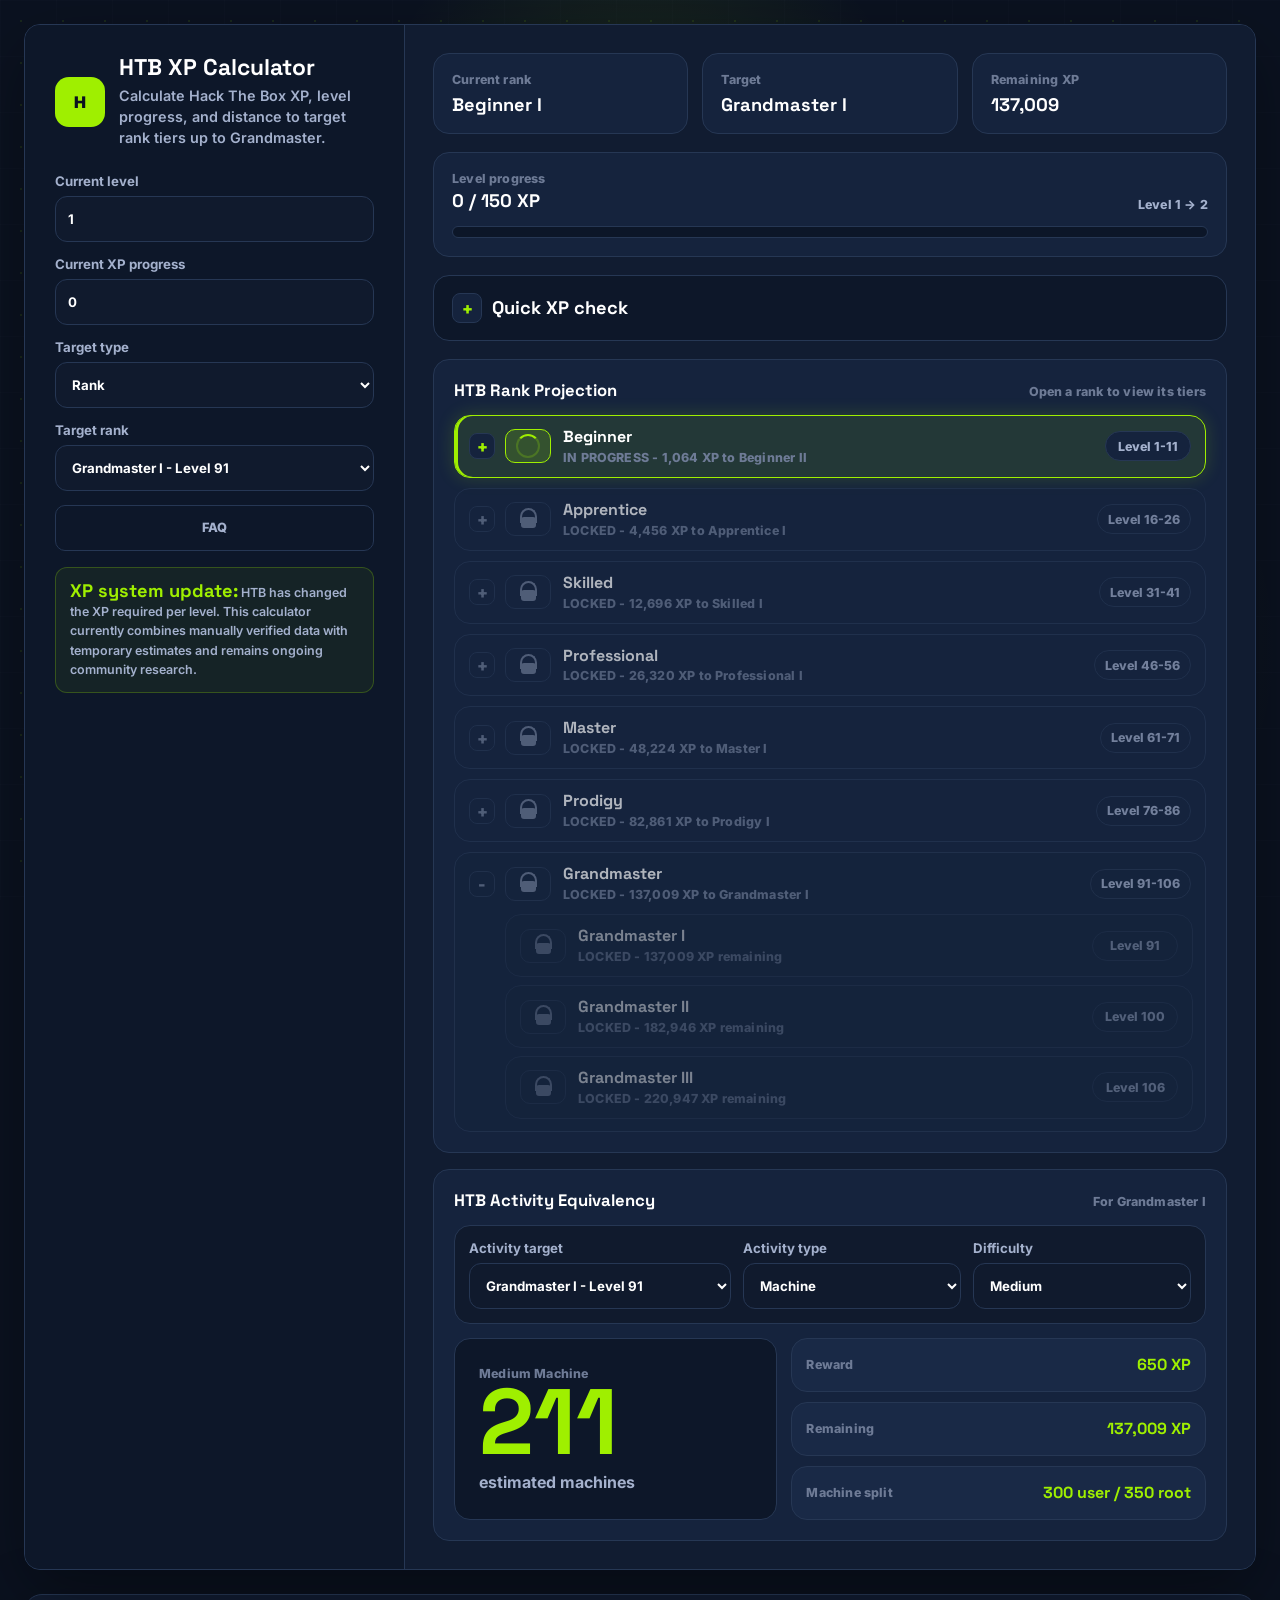
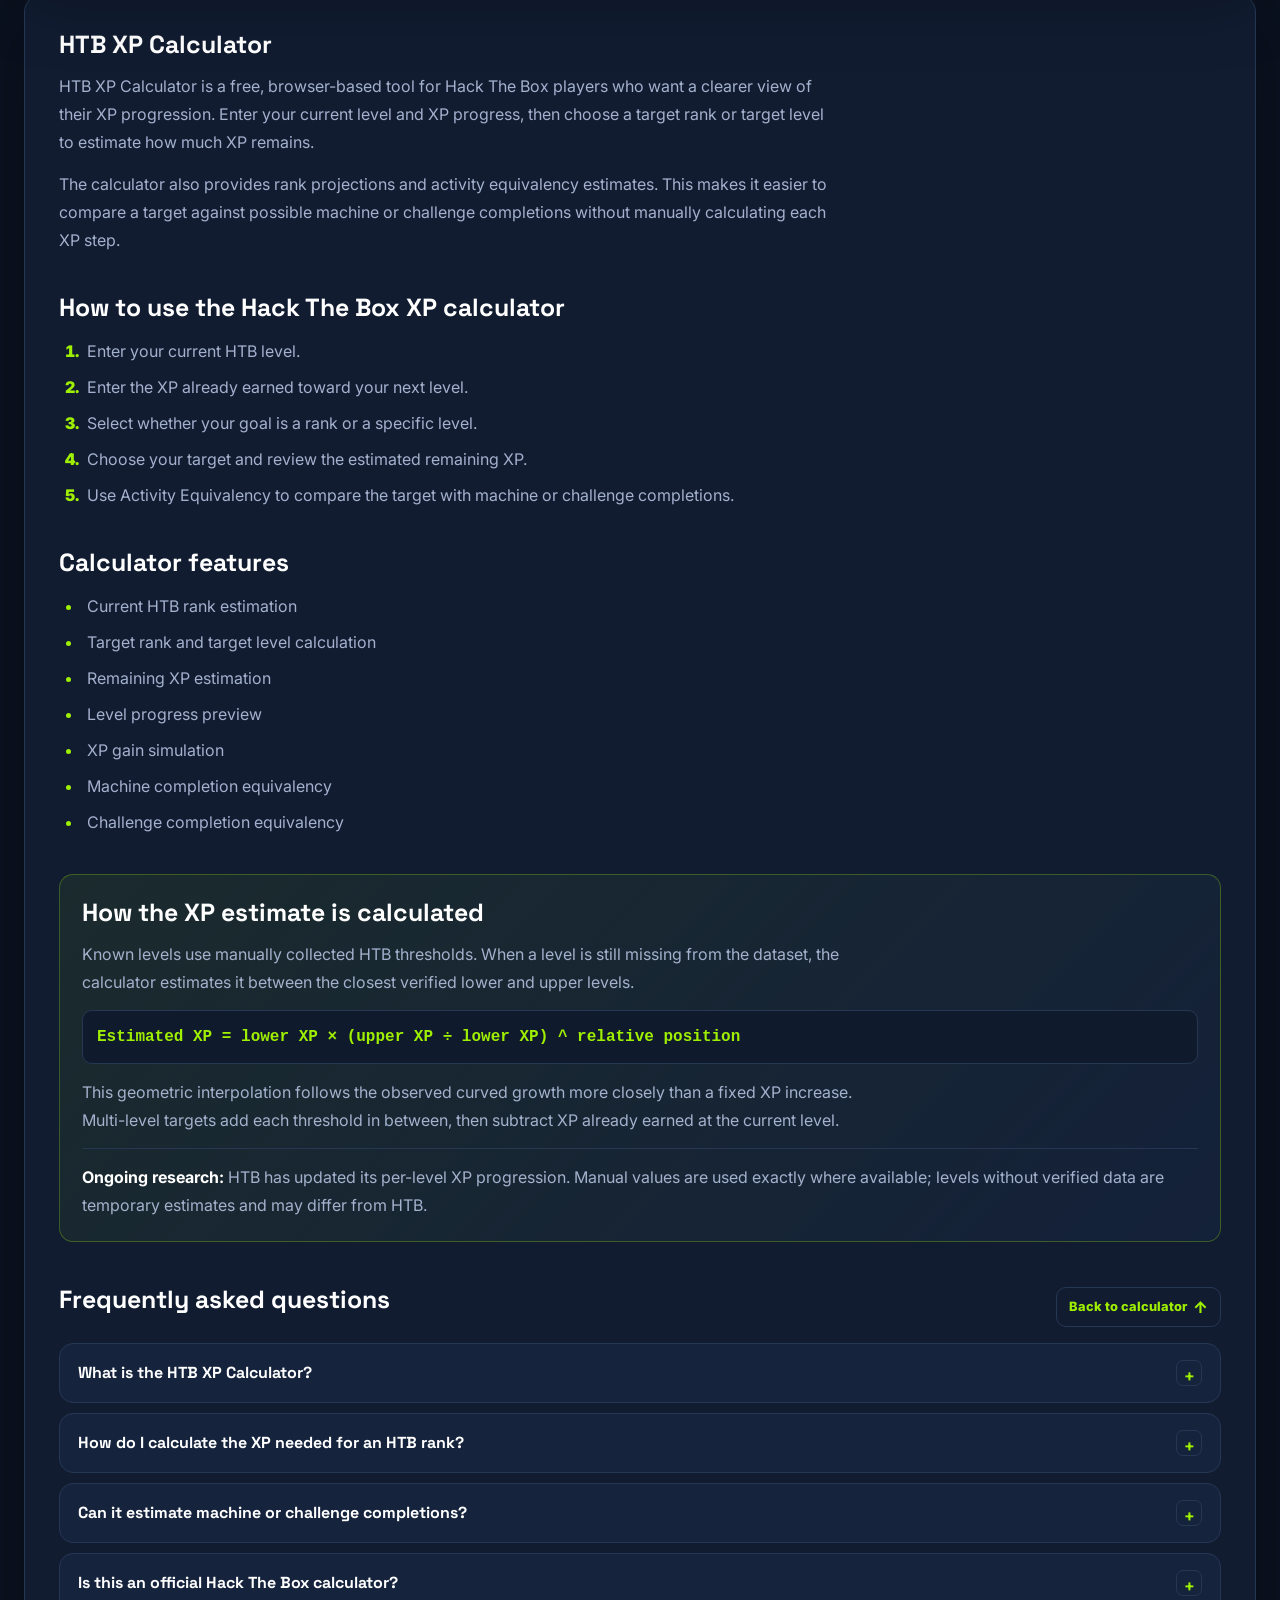
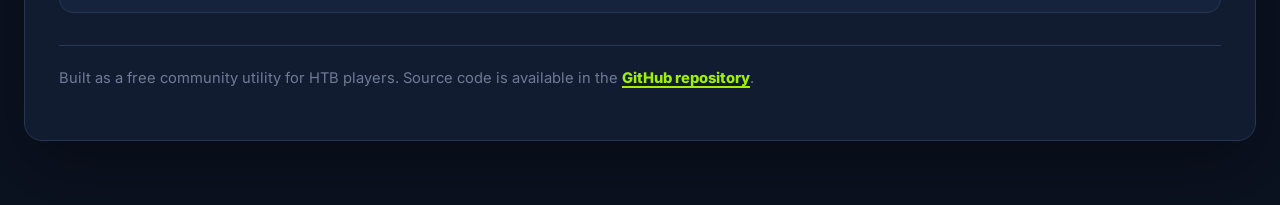
==== commit 58da9e82: "Update HTB XP progression data and research notice" ====
--- a/index.html
+++ b/index.html
@@ -113,7 +113,7 @@
 
   <body>
     <main class="app-shell">
-      <section class="workspace" aria-label="HTB XP calculator">
+      <section id="calculator" class="workspace" aria-label="HTB XP calculator">
         <aside class="control-panel">
           <div class="brand-row">
             <div class="mark" aria-hidden="true">H</div>
@@ -132,10 +132,10 @@
               <input
                 id="currentLevel"
                 type="number"
-                min="1"
-                max="140"
+                min="0"
+                max="157"
                 step="1"
-                value="16"
+                value="1"
                 inputmode="numeric"
               >
             </label>
@@ -147,7 +147,7 @@
                 type="number"
                 min="0"
                 step="1"
-                value="2"
+                value="0"
                 inputmode="numeric"
               >
             </label>
@@ -171,20 +171,30 @@
                 id="goalLevel"
                 type="number"
                 min="1"
-                max="140"
+                max="157"
                 step="1"
                 value="91"
                 inputmode="numeric"
               >
             </label>
           </form>
+
+          <nav class="section-nav" aria-label="Page navigation">
+            <a href="#faq">FAQ</a>
+          </nav>
+
+          <p class="research-notice">
+            <strong>XP system update:</strong> HTB has changed the XP required
+            per level. This calculator currently combines manually verified
+            data with temporary estimates and remains ongoing community research.
+          </p>
         </aside>
 
         <section class="results-panel" aria-label="HTB XP calculation results">
           <div class="summary-strip" aria-label="Current progress summary">
             <div>
               <span>Current rank</span>
-              <strong id="currentRank">Apprentice I</strong>
+              <strong id="currentRank">Beginner I</strong>
             </div>
             <div>
               <span>Target</span>
@@ -244,11 +254,11 @@
               <div class="xp-preview-result">
                 <div>
                   <span>After gain</span>
-                  <strong id="xpGainLevel">Level 16</strong>
+                  <strong id="xpGainLevel">Level 1</strong>
                 </div>
                 <div>
                   <span>Rank</span>
-                  <strong id="xpGainRank">Apprentice I</strong>
+                  <strong id="xpGainRank">Beginner I</strong>
                 </div>
                 <div>
                   <span>Progress</span>
@@ -310,7 +320,7 @@
       </section>
 
       <section class="seo-content" aria-labelledby="about-calculator">
-        <h2 id="about-calculator">Free HTB XP Calculator</h2>
+        <h2 id="about-calculator">HTB XP Calculator</h2>
         <p>
           HTB XP Calculator is a free, browser-based tool for Hack The Box
           players who want a clearer view of their XP progression. Enter your
@@ -347,35 +357,72 @@
           <li>Challenge completion equivalency</li>
         </ul>
 
-        <h2>Frequently asked questions</h2>
-
-        <h3>What is the HTB XP Calculator?</h3>
-        <p>
-          It is a community-made utility that estimates Hack The Box XP
-          progress, target ranks, target levels, and activity equivalents from
-          the values entered by the user.
-        </p>
-
-        <h3>How do I calculate the XP needed for an HTB rank?</h3>
-        <p>
-          Enter your current level and XP progress, select <strong>Rank</strong>
-          as the target type, and choose the rank you want to reach. The
-          remaining XP estimate updates automatically.
-        </p>
-
-        <h3>Can it estimate machine or challenge completions?</h3>
-        <p>
-          Yes. Select an activity target, activity type, and difficulty in the
-          Activity Equivalency section. The result provides an estimated number
-          of completions for the selected target.
-        </p>
-
-        <h3>Is this an official Hack The Box calculator?</h3>
-        <p>
-          No. This is an independent community project and is not affiliated
-          with or endorsed by Hack The Box. Estimates may change if the
-          platform changes its XP or rank system.
-        </p>
+        <section class="formula-note" aria-labelledby="formula-heading">
+          <h2 id="formula-heading">How the XP estimate is calculated</h2>
+          <p>
+            Known levels use manually collected HTB thresholds. When a level
+            is still missing from the dataset, the calculator estimates it
+            between the closest verified lower and upper levels.
+          </p>
+          <p class="formula-line">
+            Estimated XP = lower XP × (upper XP ÷ lower XP) ^ relative position
+          </p>
+          <p>
+            This geometric interpolation follows the observed curved growth
+            more closely than a fixed XP increase. Multi-level targets add each
+            threshold in between, then subtract XP already earned at the current level.
+          </p>
+          <p class="accuracy-note">
+            <strong>Ongoing research:</strong> HTB has updated its per-level XP
+            progression. Manual values are used exactly where available; levels
+            without verified data are temporary estimates and may differ from HTB.
+          </p>
+        </section>
+
+        <section id="faq" class="faq-section" aria-labelledby="faq-heading">
+          <div class="faq-heading">
+            <div>
+              <h2 id="faq-heading">Frequently asked questions</h2>
+            </div>
+            <a href="#calculator">Back to calculator <span aria-hidden="true">↑</span></a>
+          </div>
+
+          <details class="faq-item">
+            <summary>What is the HTB XP Calculator?</summary>
+            <p>
+              It is a community-made utility that estimates Hack The Box XP
+              progress, target ranks, target levels, and activity equivalents from
+              the values entered by the user.
+            </p>
+          </details>
+
+          <details class="faq-item">
+            <summary>How do I calculate the XP needed for an HTB rank?</summary>
+            <p>
+              Enter your current level and XP progress, select <strong>Rank</strong>
+              as the target type, and choose the rank you want to reach. The
+              remaining XP estimate updates automatically.
+            </p>
+          </details>
+
+          <details class="faq-item">
+            <summary>Can it estimate machine or challenge completions?</summary>
+            <p>
+              Yes. Select an activity target, activity type, and difficulty in the
+              Activity Equivalency section. The result provides an estimated number
+              of completions for the selected target.
+            </p>
+          </details>
+
+          <details class="faq-item">
+            <summary>Is this an official Hack The Box calculator?</summary>
+            <p>
+              No. This is an independent community project and is not affiliated
+              with or endorsed by Hack The Box. Estimates may change if the
+              platform changes its XP or rank system.
+            </p>
+          </details>
+        </section>
 
         <p class="seo-note">
           Built as a free community utility for HTB players. Source code is
--- a/styles.css
+++ b/styles.css
@@ -31,6 +31,7 @@
   background: var(--bg);
   color: var(--text);
   overflow-x: hidden;
+  scroll-behavior: smooth;
 }
 
 body::before,
@@ -136,6 +137,65 @@
   font-size: 0.9rem;
   font-weight: 600;
   line-height: 1.45;
+}
+
+.section-nav {
+  display: flex;
+  flex-wrap: wrap;
+  gap: 8px;
+  margin-top: -10px;
+}
+
+.section-nav a,
+.faq-heading a {
+  display: inline-flex;
+  align-items: center;
+  justify-content: center;
+  min-height: 40px;
+  padding: 0 12px;
+  border: 1px solid var(--border);
+  border-radius: 10px;
+  color: var(--text-secondary);
+  font-size: 0.8rem;
+  font-weight: 800;
+  text-decoration: none;
+  transition: border-color 180ms ease, background 180ms ease, color 180ms ease;
+}
+
+.section-nav a {
+  width: 100%;
+  min-height: 46px;
+}
+
+.research-notice {
+  margin: -8px 0 0;
+  padding: 13px 14px;
+  border: 1px solid rgba(159, 239, 0, 0.24);
+  border-radius: 12px;
+  background: rgba(159, 239, 0, 0.06);
+  color: var(--text-secondary);
+  font-size: 0.78rem;
+  font-weight: 600;
+  line-height: 1.55;
+}
+
+.research-notice strong {
+  color: var(--accent);
+}
+
+.section-nav a:hover,
+.section-nav a:focus-visible,
+.faq-heading a:hover,
+.faq-heading a:focus-visible {
+  border-color: var(--accent);
+  background: rgba(159, 239, 0, 0.1);
+  color: var(--accent);
+}
+
+.faq-heading span {
+  margin-left: 6px;
+  color: currentColor;
+  font-size: 1rem;
 }
 
 .form-grid {
@@ -872,8 +932,8 @@
 -------------------------------------------------- */
 
 .seo-content {
-  width: min(100%, 980px);
-  margin: 72px auto 40px;
+  width: 100%;
+  margin: 24px auto 40px;
   padding: 34px;
   border: 1px solid var(--border);
   border-radius: 18px;
@@ -881,6 +941,111 @@
   box-shadow: var(--shadow);
   color: var(--text-secondary);
   line-height: 1.75;
+}
+
+.faq-section {
+  margin-top: 42px;
+  scroll-margin-top: 24px;
+}
+
+.faq-heading {
+  display: flex;
+  align-items: end;
+  justify-content: space-between;
+  gap: 20px;
+  margin-bottom: 16px;
+}
+
+.faq-heading h2 {
+  margin: 4px 0 0;
+}
+
+.faq-item {
+  overflow: hidden;
+  margin-top: 10px;
+  border: 1px solid var(--border);
+  border-radius: 14px;
+  background: var(--surface);
+  transition: border-color 180ms ease, background 180ms ease;
+}
+
+.faq-item:hover,
+.faq-item[open] {
+  border-color: rgba(159, 239, 0, 0.42);
+  background: var(--surface-raised);
+}
+
+.faq-item summary {
+  display: flex;
+  align-items: center;
+  justify-content: space-between;
+  gap: 16px;
+  min-height: 58px;
+  padding: 14px 18px;
+  color: var(--text);
+  cursor: pointer;
+  font-family: var(--font-display);
+  font-size: 1rem;
+  font-weight: 700;
+  list-style: none;
+}
+
+.faq-item summary::-webkit-details-marker {
+  display: none;
+}
+
+.faq-item summary::after {
+  display: grid;
+  flex: 0 0 auto;
+  width: 24px;
+  height: 24px;
+  place-items: center;
+  border: 1px solid var(--border);
+  border-radius: 7px;
+  color: var(--accent);
+  content: "+";
+  font-family: Inter, sans-serif;
+}
+
+.faq-item[open] summary::after {
+  content: "−";
+}
+
+.faq-item p {
+  max-width: none;
+  margin: 0;
+  padding: 0 18px 18px;
+}
+
+.formula-note {
+  margin-top: 38px;
+  padding: 22px;
+  border: 1px solid rgba(159, 239, 0, 0.28);
+  border-radius: 14px;
+  background: linear-gradient(135deg, rgba(159, 239, 0, 0.07), rgba(21, 35, 61, 0.72));
+}
+
+.formula-note h2 {
+  margin-top: 0;
+}
+
+.formula-line {
+  max-width: none !important;
+  padding: 12px 14px;
+  border: 1px solid var(--border);
+  border-radius: 10px;
+  background: var(--surface-subtle);
+  color: var(--accent) !important;
+  font-family: ui-monospace, SFMono-Regular, Consolas, "Liberation Mono", monospace;
+  font-weight: 800;
+  overflow-wrap: anywhere;
+}
+
+.accuracy-note {
+  max-width: none !important;
+  margin-bottom: 0 !important;
+  padding-top: 14px;
+  border-top: 1px solid var(--border);
 }
 
 .seo-content h2,
@@ -993,16 +1158,16 @@
 
 @media (max-width: 980px) {
   .seo-content {
-    width: calc(100% - 24px);
-    margin: 40px auto 24px;
+    width: 100%;
+    margin: 16px auto 24px;
     padding: 28px;
   }
 }
 
 @media (max-width: 640px) {
   .seo-content {
-    width: calc(100% - 24px);
-    margin: 28px auto 20px;
+    width: 100%;
+    margin: 0 auto;
     padding: 22px;
     border-radius: 16px;
   }
@@ -1015,5 +1180,14 @@
   .seo-content ul {
     padding-left: 20px;
   }
-}
-
+
+  .faq-heading {
+    align-items: start;
+    flex-direction: column;
+  }
+
+  .faq-heading a {
+    width: 100%;
+  }
+}
+
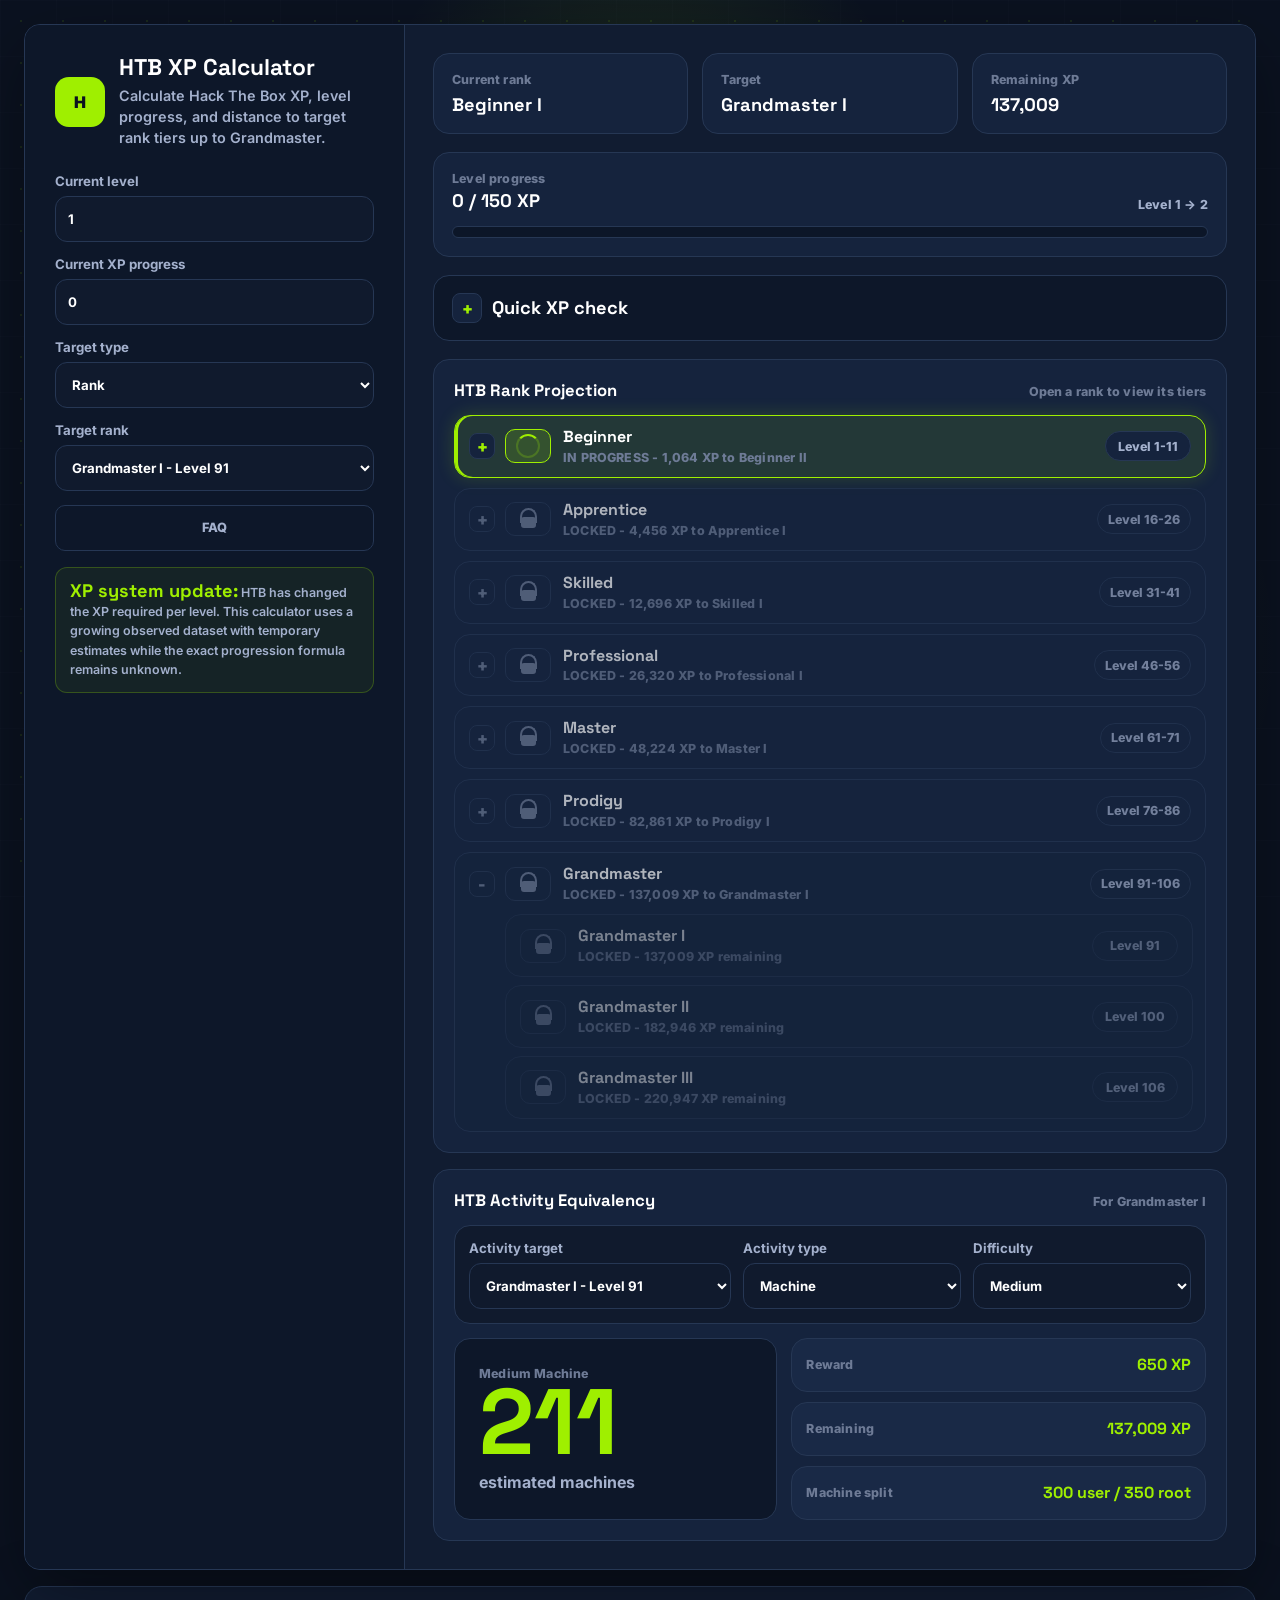
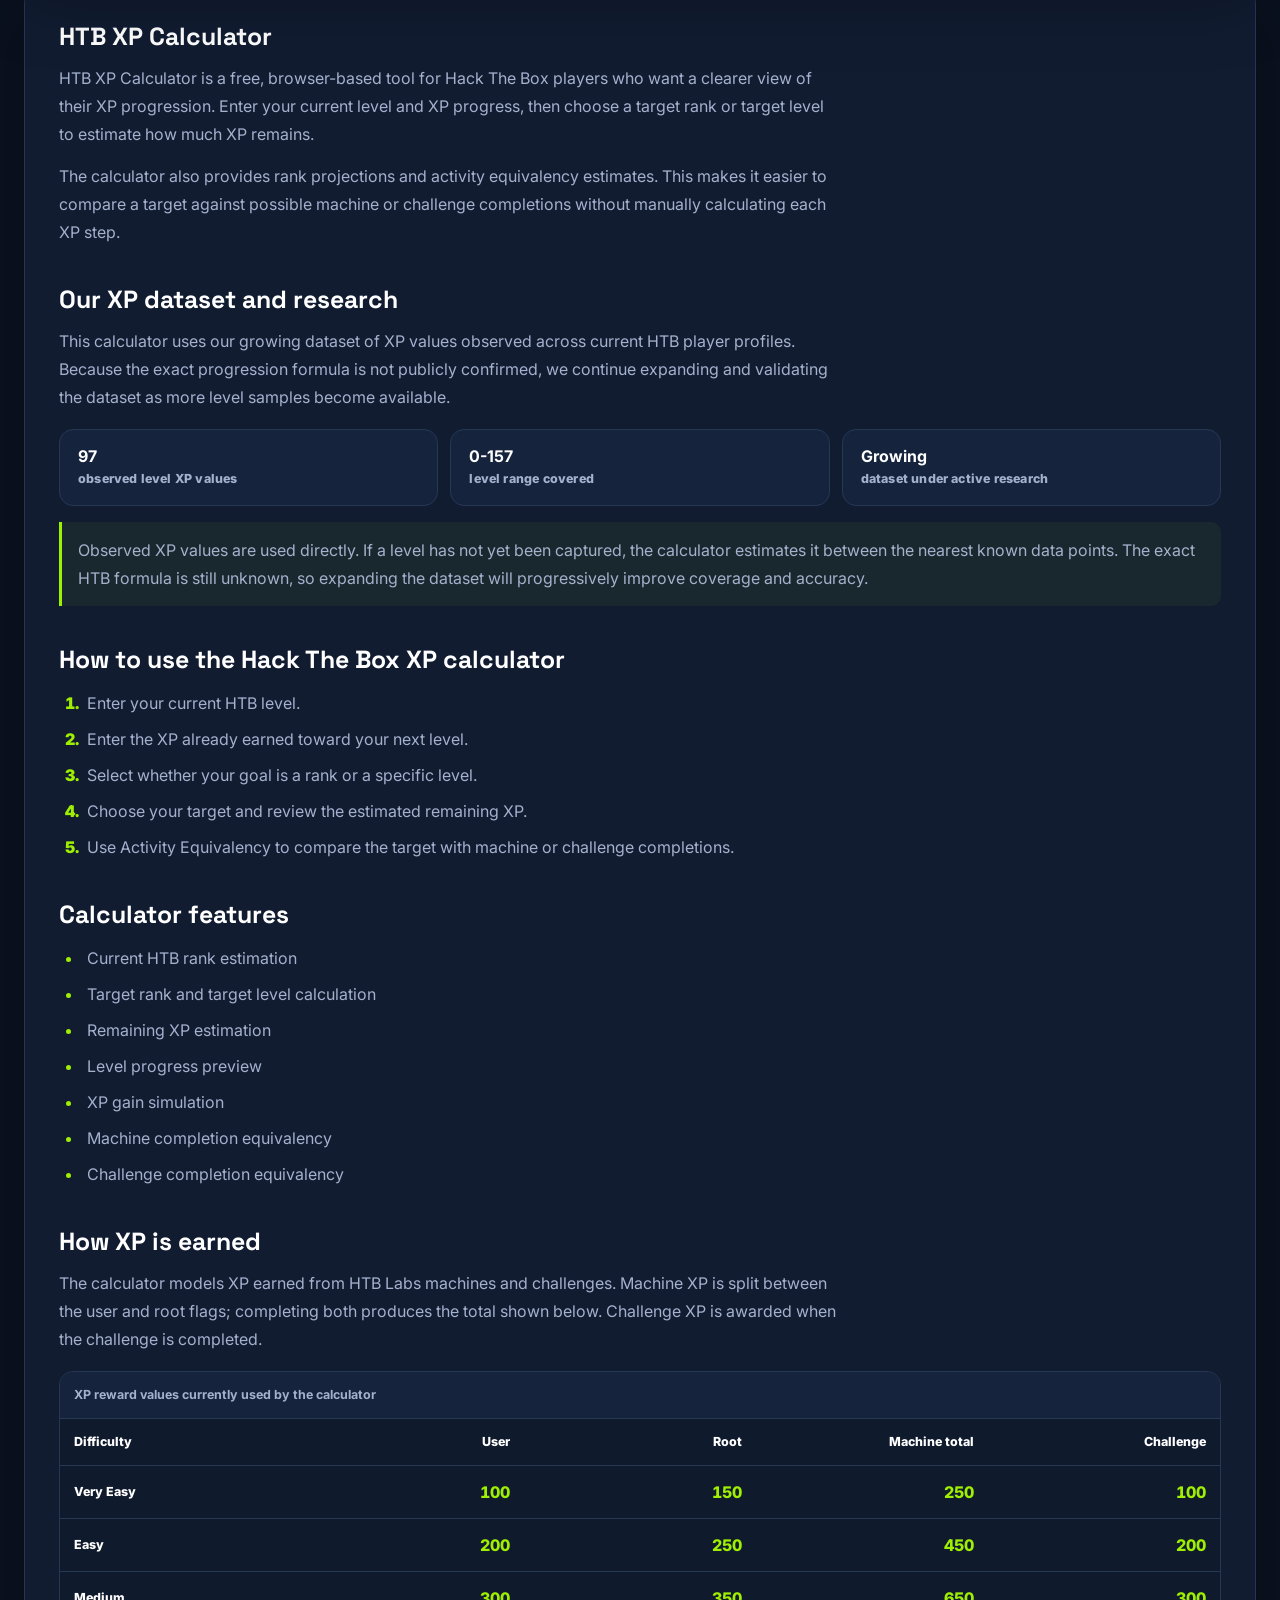
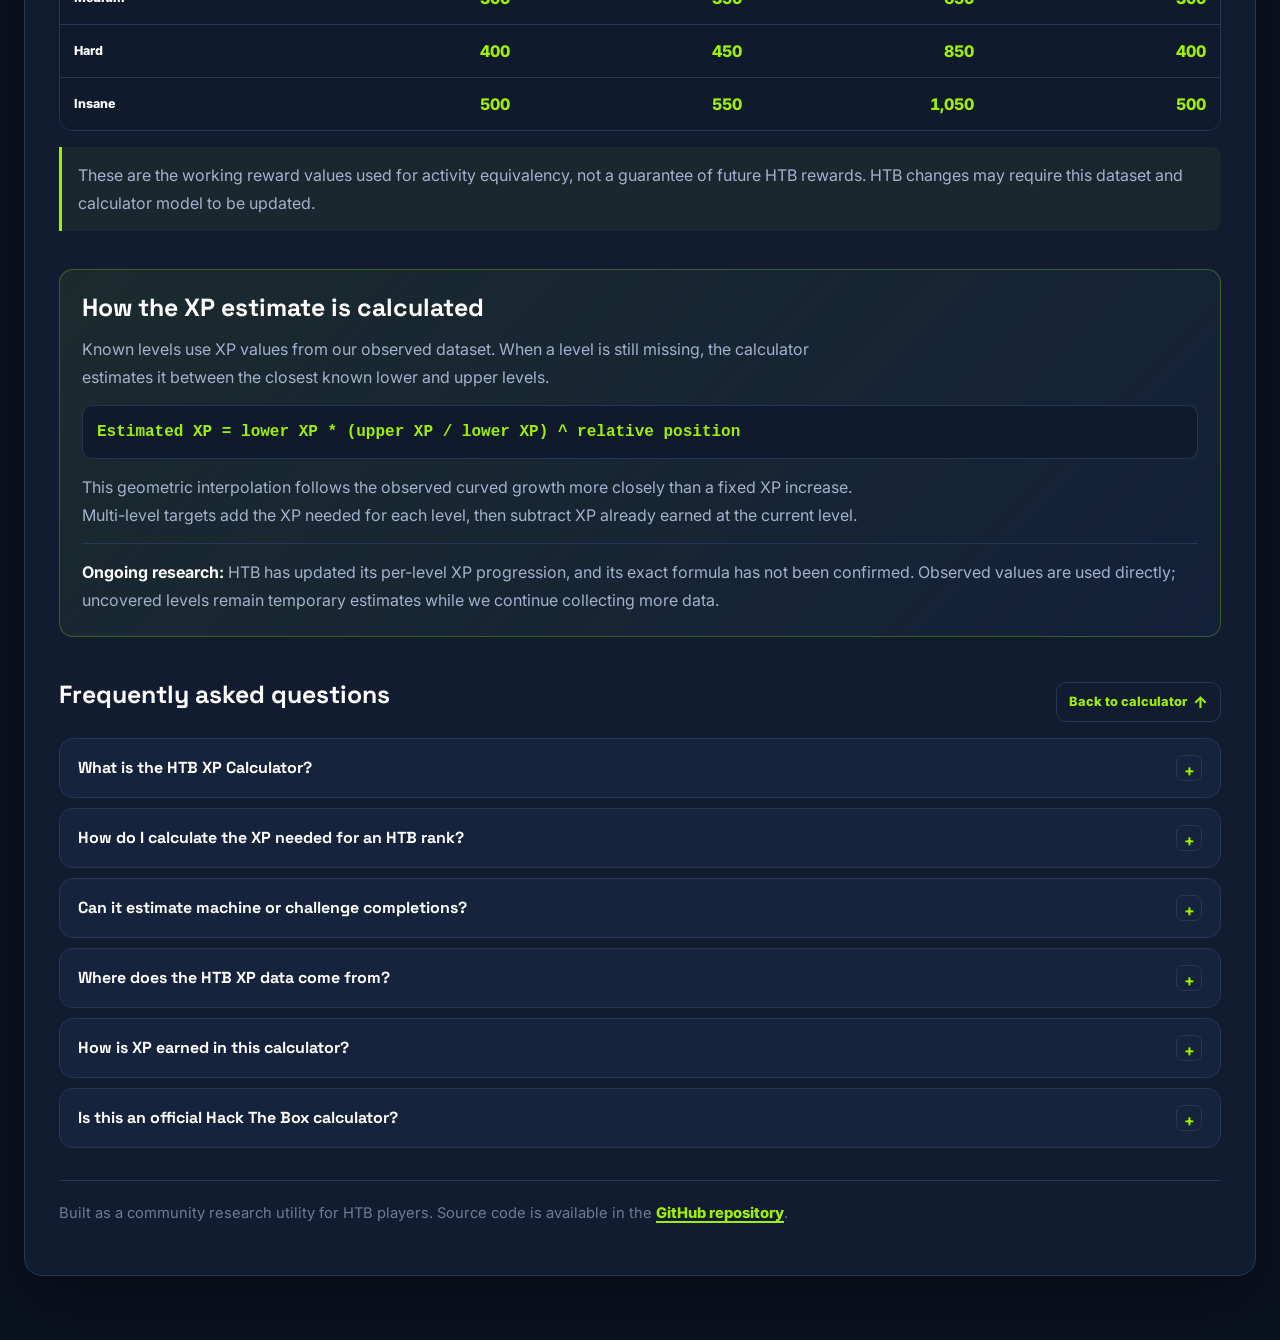
==== commit 4939dc04: "Expand XP research content and SEO metadata" ====
--- a/index.html
+++ b/index.html
@@ -7,7 +7,7 @@
     <title>HTB XP Calculator – Hack The Box Rank & Level Calculator</title>
     <meta
       name="description"
-      content="Free HTB XP Calculator for Hack The Box players. Estimate remaining XP, level progress, target ranks, and machine or challenge completions."
+      content="HTB XP Calculator estimates Hack The Box level progress, remaining XP, target ranks, and activity equivalents using an actively researched XP dataset."
     >
     <meta name="author" content="Gokong">
     <meta name="robots" content="index, follow, max-image-preview:large">
@@ -26,7 +26,7 @@
     >
     <meta
       property="og:description"
-      content="Estimate your Hack The Box XP progress, remaining XP, target rank, and activity equivalents."
+      content="Estimate Hack The Box level progress, remaining XP, target ranks, and activity equivalents with a growing, actively researched XP dataset."
     >
     <meta
       property="og:url"
@@ -40,7 +40,7 @@
     >
     <meta
       name="twitter:description"
-      content="Estimate your Hack The Box XP progress, target rank, and activity equivalents."
+      content="Calculate HTB level progress, remaining XP, target ranks, and activity equivalents using a growing XP dataset."
     >
 
     <link rel="preconnect" href="https://fonts.googleapis.com">
@@ -49,7 +49,7 @@
       href="https://fonts.googleapis.com/css2?family=Inter:wght@500;600;700;800;900&family=Space+Grotesk:wght@600;700&display=swap"
       rel="stylesheet"
     >
-    <link rel="stylesheet" href="styles.css">
+    <link rel="stylesheet" href="styles.css?v=20260711-2">
 
     <script type="application/ld+json">
     {
@@ -57,7 +57,7 @@
       "@type": "WebApplication",
       "name": "HTB XP Calculator",
       "url": "https://gokongggggggg.github.io/htb-xp-calculator/",
-      "description": "A free community-made calculator for estimating Hack The Box XP, level progress, target ranks, and activity equivalents.",
+      "description": "A community-researched calculator for estimating Hack The Box XP, level progress, target ranks, and activity equivalents with a growing observed dataset.",
       "applicationCategory": "UtilitiesApplication",
       "operatingSystem": "Any",
       "browserRequirements": "Requires JavaScript",
@@ -79,7 +79,7 @@
           "name": "What is the HTB XP Calculator?",
           "acceptedAnswer": {
             "@type": "Answer",
-            "text": "The HTB XP Calculator is a free community-made tool for estimating Hack The Box XP progress, remaining XP, target levels, target ranks, and activity equivalents."
+            "text": "The HTB XP Calculator is a community-researched tool for estimating Hack The Box XP progress, remaining XP, target levels, target ranks, and activity equivalents."
           }
         },
         {
@@ -100,6 +100,22 @@
         },
         {
           "@type": "Question",
+          "name": "Where does the HTB XP data come from?",
+          "acceptedAnswer": {
+            "@type": "Answer",
+            "text": "The calculator uses a growing dataset of XP values observed across current HTB player profiles. Known values are used directly, while uncovered levels use temporary estimates until more data is collected."
+          }
+        },
+        {
+          "@type": "Question",
+          "name": "How is XP earned in this calculator?",
+          "acceptedAnswer": {
+            "@type": "Answer",
+            "text": "The calculator models XP from HTB Labs machine user and root flags and from completed challenges. Reward values vary by difficulty and are used to estimate activity equivalents."
+          }
+        },
+        {
+          "@type": "Question",
           "name": "Is this an official Hack The Box tool?",
           "acceptedAnswer": {
             "@type": "Answer",
@@ -185,8 +201,8 @@
 
           <p class="research-notice">
             <strong>XP system update:</strong> HTB has changed the XP required
-            per level. This calculator currently combines manually verified
-            data with temporary estimates and remains ongoing community research.
+            per level. This calculator uses a growing observed dataset with
+            temporary estimates while the exact progression formula remains unknown.
           </p>
         </aside>
 
@@ -334,6 +350,38 @@
           calculating each XP step.
         </p>
 
+        <section class="research-section" aria-labelledby="dataset-heading">
+          <h2 id="dataset-heading">Our XP dataset and research</h2>
+          <p>
+            This calculator uses our growing dataset of XP values observed
+            across current HTB player profiles. Because the exact progression
+            formula is not publicly confirmed, we continue expanding and
+            validating the dataset as more level samples become available.
+          </p>
+
+          <div class="research-grid" aria-label="Dataset coverage">
+            <div class="research-stat">
+              <strong>97</strong>
+              <span>observed level XP values</span>
+            </div>
+            <div class="research-stat">
+              <strong>0-157</strong>
+              <span>level range covered</span>
+            </div>
+            <div class="research-stat">
+              <strong>Growing</strong>
+              <span>dataset under active research</span>
+            </div>
+          </div>
+
+          <p class="dataset-note">
+            Observed XP values are used directly. If a level has not yet been
+            captured, the calculator estimates it between the nearest known data
+            points. The exact HTB formula is still unknown, so expanding the
+            dataset will progressively improve coverage and accuracy.
+          </p>
+        </section>
+
         <h2>How to use the Hack The Box XP calculator</h2>
         <ol>
           <li>Enter your current HTB level.</li>
@@ -357,25 +405,64 @@
           <li>Challenge completion equivalency</li>
         </ul>
 
+        <section class="xp-earned-section" aria-labelledby="xp-earned-heading">
+          <h2 id="xp-earned-heading">How XP is earned</h2>
+          <p>
+            The calculator models XP earned from HTB Labs machines and
+            challenges. Machine XP is split between the user and root flags;
+            completing both produces the total shown below. Challenge XP is
+            awarded when the challenge is completed.
+          </p>
+
+          <div class="xp-table-wrap">
+            <table class="xp-reward-table">
+              <caption>XP reward values currently used by the calculator</caption>
+              <thead>
+                <tr>
+                  <th scope="col">Difficulty</th>
+                  <th scope="col">User</th>
+                  <th scope="col">Root</th>
+                  <th scope="col">Machine total</th>
+                  <th scope="col">Challenge</th>
+                </tr>
+              </thead>
+              <tbody>
+                <tr><th scope="row">Very Easy</th><td>100</td><td>150</td><td>250</td><td>100</td></tr>
+                <tr><th scope="row">Easy</th><td>200</td><td>250</td><td>450</td><td>200</td></tr>
+                <tr><th scope="row">Medium</th><td>300</td><td>350</td><td>650</td><td>300</td></tr>
+                <tr><th scope="row">Hard</th><td>400</td><td>450</td><td>850</td><td>400</td></tr>
+                <tr><th scope="row">Insane</th><td>500</td><td>550</td><td>1,050</td><td>500</td></tr>
+              </tbody>
+            </table>
+          </div>
+
+          <p class="dataset-note">
+            These are the working reward values used for activity equivalency,
+            not a guarantee of future HTB rewards. HTB changes may require this
+            dataset and calculator model to be updated.
+          </p>
+        </section>
+
         <section class="formula-note" aria-labelledby="formula-heading">
           <h2 id="formula-heading">How the XP estimate is calculated</h2>
           <p>
-            Known levels use manually collected HTB thresholds. When a level
-            is still missing from the dataset, the calculator estimates it
-            between the closest verified lower and upper levels.
+            Known levels use XP values from our observed dataset. When a level
+            is still missing, the calculator estimates it between the closest
+            known lower and upper levels.
           </p>
           <p class="formula-line">
-            Estimated XP = lower XP × (upper XP ÷ lower XP) ^ relative position
+            Estimated XP = lower XP * (upper XP / lower XP) ^ relative position
           </p>
           <p>
             This geometric interpolation follows the observed curved growth
-            more closely than a fixed XP increase. Multi-level targets add each
-            threshold in between, then subtract XP already earned at the current level.
+            more closely than a fixed XP increase. Multi-level targets add the
+            XP needed for each level, then subtract XP already earned at the current level.
           </p>
           <p class="accuracy-note">
             <strong>Ongoing research:</strong> HTB has updated its per-level XP
-            progression. Manual values are used exactly where available; levels
-            without verified data are temporary estimates and may differ from HTB.
+            progression, and its exact formula has not been confirmed. Observed
+            values are used directly; uncovered levels remain temporary estimates
+            while we continue collecting more data.
           </p>
         </section>
 
@@ -415,6 +502,24 @@
           </details>
 
           <details class="faq-item">
+            <summary>Where does the HTB XP data come from?</summary>
+            <p>
+              The calculator uses a growing dataset of XP values observed across
+              current HTB player profiles. Known values are used directly, while
+              uncovered levels use temporary estimates until more data is collected.
+            </p>
+          </details>
+
+          <details class="faq-item">
+            <summary>How is XP earned in this calculator?</summary>
+            <p>
+              The model uses XP from HTB Labs machine user and root flags and
+              from completed challenges. Reward values vary by difficulty and
+              power the activity-equivalency estimate.
+            </p>
+          </details>
+
+          <details class="faq-item">
             <summary>Is this an official Hack The Box calculator?</summary>
             <p>
               No. This is an independent community project and is not affiliated
@@ -425,7 +530,7 @@
         </section>
 
         <p class="seo-note">
-          Built as a free community utility for HTB players. Source code is
+          Built as a community research utility for HTB players. Source code is
           available in the
           <a
             href="https://github.com/Gokongggggggg/htb-xp-calculator"
@@ -441,6 +546,6 @@
       </p>
     </noscript>
 
-    <script src="app.js"></script>
+    <script src="app.js?v=20260711-2"></script>
   </body>
 </html>
--- a/styles.css
+++ b/styles.css
@@ -932,8 +932,10 @@
 -------------------------------------------------- */
 
 .seo-content {
+  display: block;
   width: 100%;
-  margin: 24px auto 40px;
+  max-width: none;
+  margin: 16px 0 40px;
   padding: 34px;
   border: 1px solid var(--border);
   border-radius: 18px;
@@ -941,6 +943,103 @@
   box-shadow: var(--shadow);
   color: var(--text-secondary);
   line-height: 1.75;
+}
+
+.research-section,
+.xp-earned-section {
+  margin-top: 38px;
+}
+
+.research-grid {
+  display: grid;
+  grid-template-columns: repeat(3, minmax(0, 1fr));
+  gap: 12px;
+  margin-top: 18px;
+}
+
+.research-stat {
+  display: grid;
+  gap: 6px;
+  min-width: 0;
+  padding: 18px;
+  border: 1px solid var(--border);
+  border-radius: 14px;
+  background: var(--surface);
+}
+
+.research-stat strong {
+  color: var(--accent);
+  font-family: var(--font-display);
+  font-size: clamp(1.35rem, 3vw, 2rem);
+  line-height: 1;
+}
+
+.research-stat span {
+  color: var(--text-secondary);
+  font-size: 0.78rem;
+  line-height: 1.4;
+}
+
+.dataset-note {
+  max-width: none !important;
+  margin-top: 16px !important;
+  padding: 14px 16px;
+  border-left: 3px solid var(--accent);
+  border-radius: 0 10px 10px 0;
+  background: rgba(159, 239, 0, 0.055);
+}
+
+.xp-table-wrap {
+  margin-top: 18px;
+  overflow: hidden;
+  border: 1px solid var(--border);
+  border-radius: 14px;
+}
+
+.xp-reward-table {
+  width: 100%;
+  border-collapse: collapse;
+  table-layout: fixed;
+  background: var(--surface-subtle);
+  font-variant-numeric: tabular-nums;
+}
+
+.xp-reward-table caption {
+  padding: 12px 14px;
+  border-bottom: 1px solid var(--border);
+  background: var(--surface);
+  color: var(--text-secondary);
+  font-size: 0.78rem;
+  font-weight: 700;
+  text-align: left;
+}
+
+.xp-reward-table th,
+.xp-reward-table td {
+  padding: 12px 14px;
+  border-bottom: 1px solid var(--border);
+  color: var(--text-secondary);
+  overflow-wrap: anywhere;
+  text-align: right;
+}
+
+.xp-reward-table th {
+  color: var(--text);
+  font-size: 0.78rem;
+  font-weight: 800;
+}
+
+.xp-reward-table th:first-child {
+  text-align: left;
+}
+
+.xp-reward-table tbody td {
+  color: var(--accent);
+  font-weight: 800;
+}
+
+.xp-reward-table tbody tr:last-child > * {
+  border-bottom: 0;
 }
 
 .faq-section {
@@ -1159,7 +1258,7 @@
 @media (max-width: 980px) {
   .seo-content {
     width: 100%;
-    margin: 16px auto 24px;
+    margin: 12px 0 24px;
     padding: 28px;
   }
 }
@@ -1181,6 +1280,16 @@
     padding-left: 20px;
   }
 
+  .research-grid {
+    grid-template-columns: 1fr;
+  }
+
+  .xp-reward-table th,
+  .xp-reward-table td {
+    padding: 9px 6px;
+    font-size: 0.7rem;
+  }
+
   .faq-heading {
     align-items: start;
     flex-direction: column;
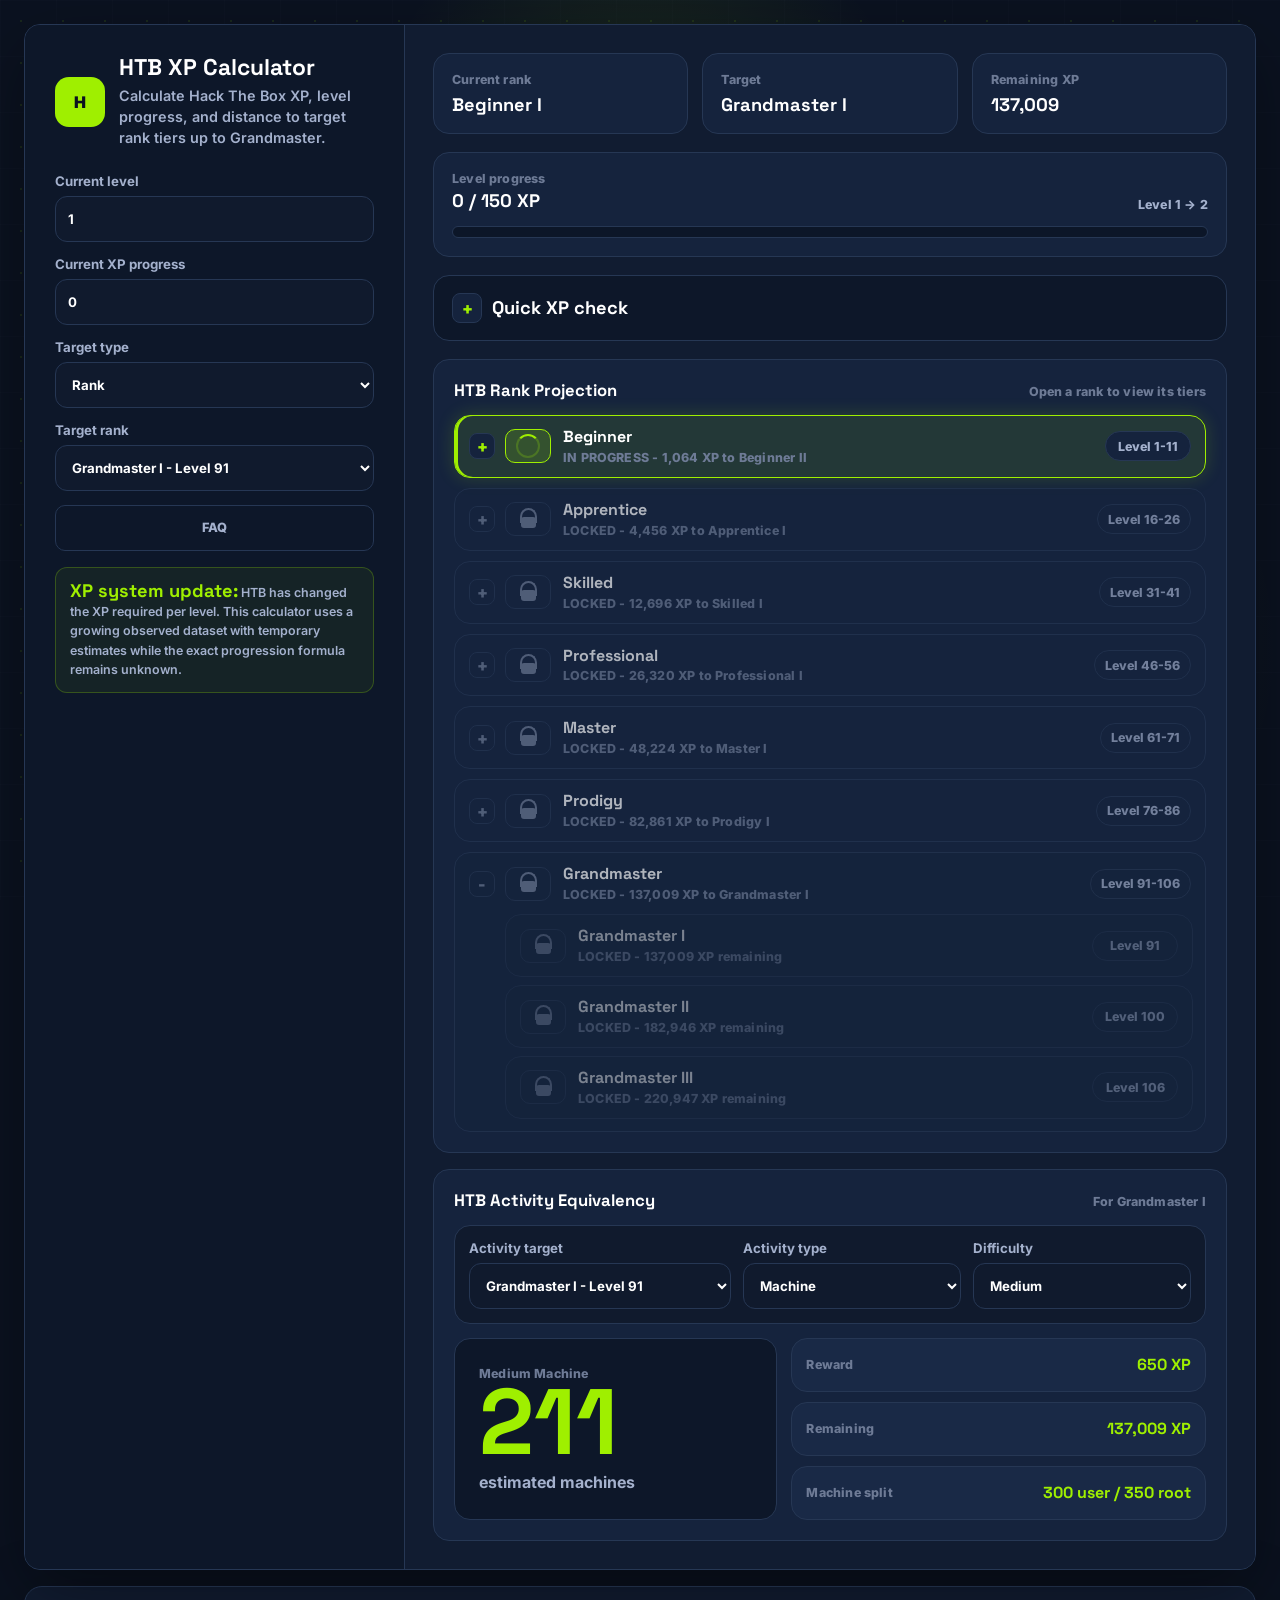
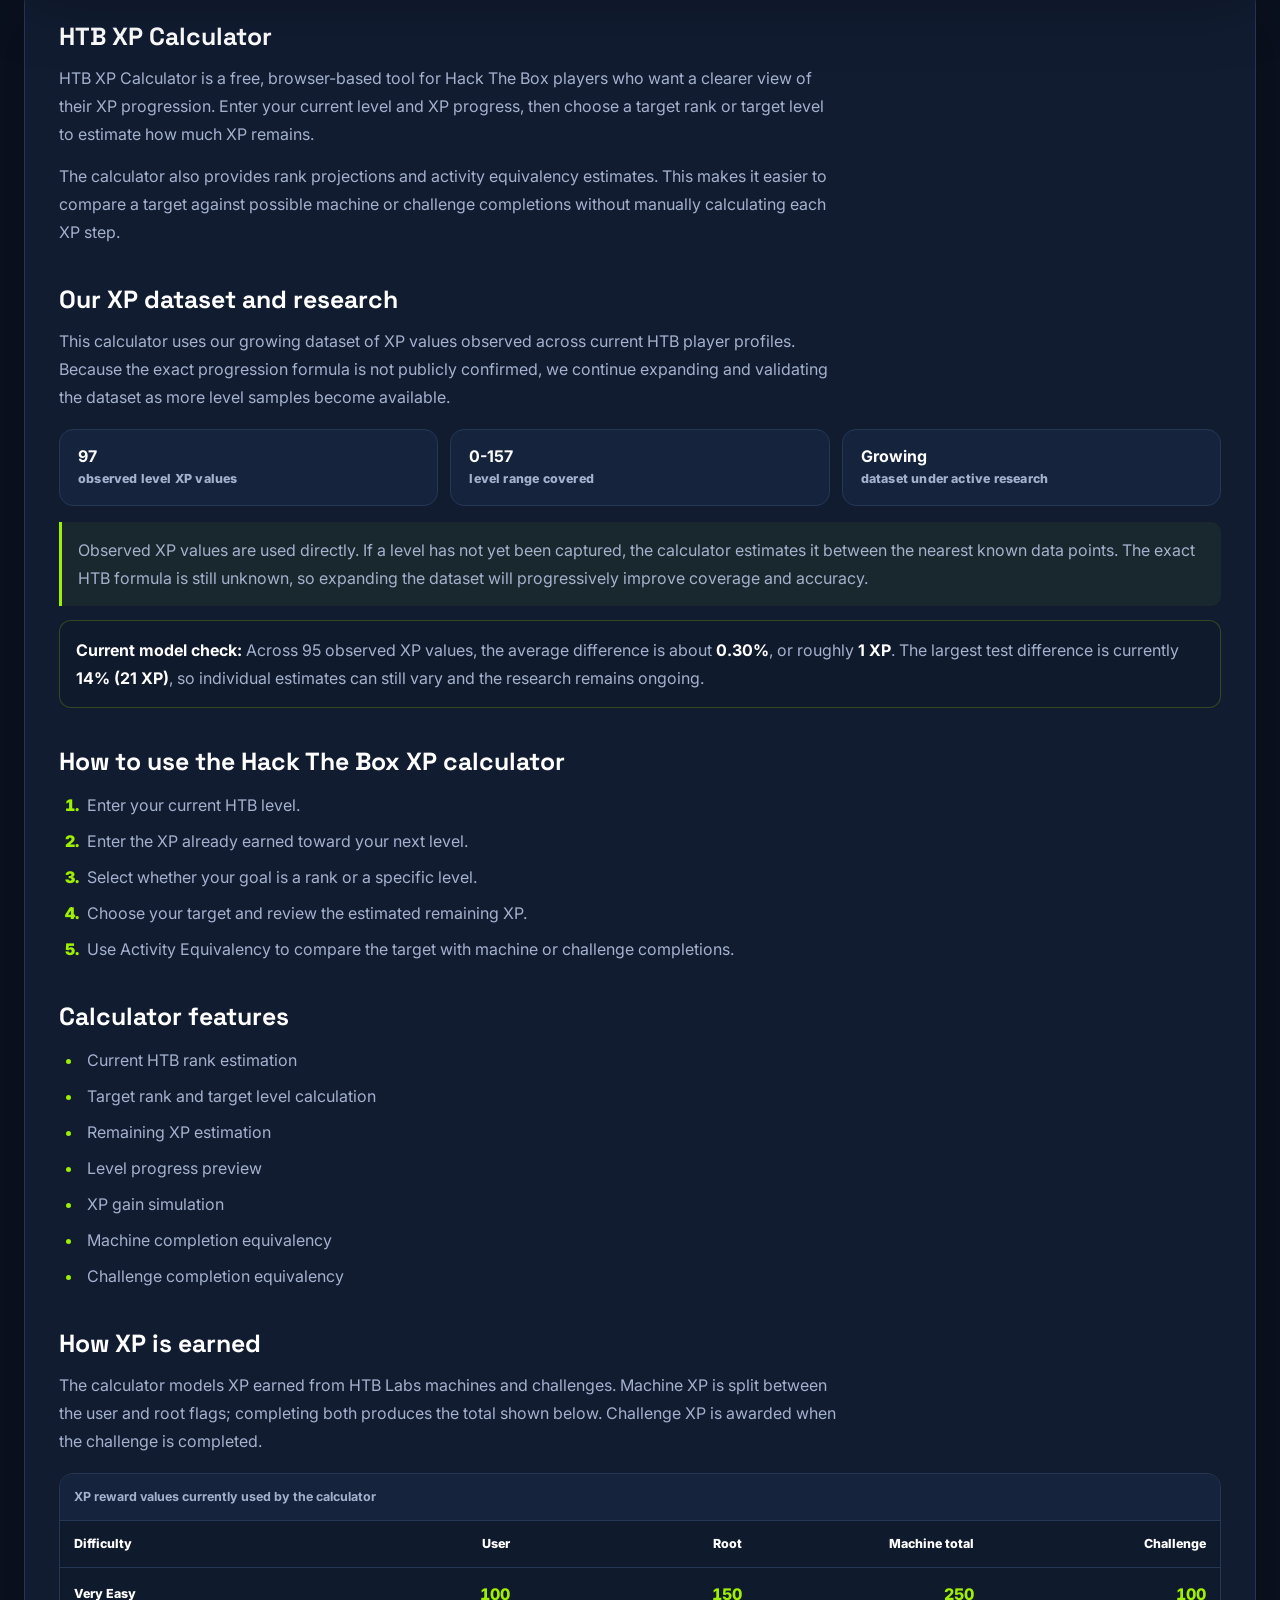
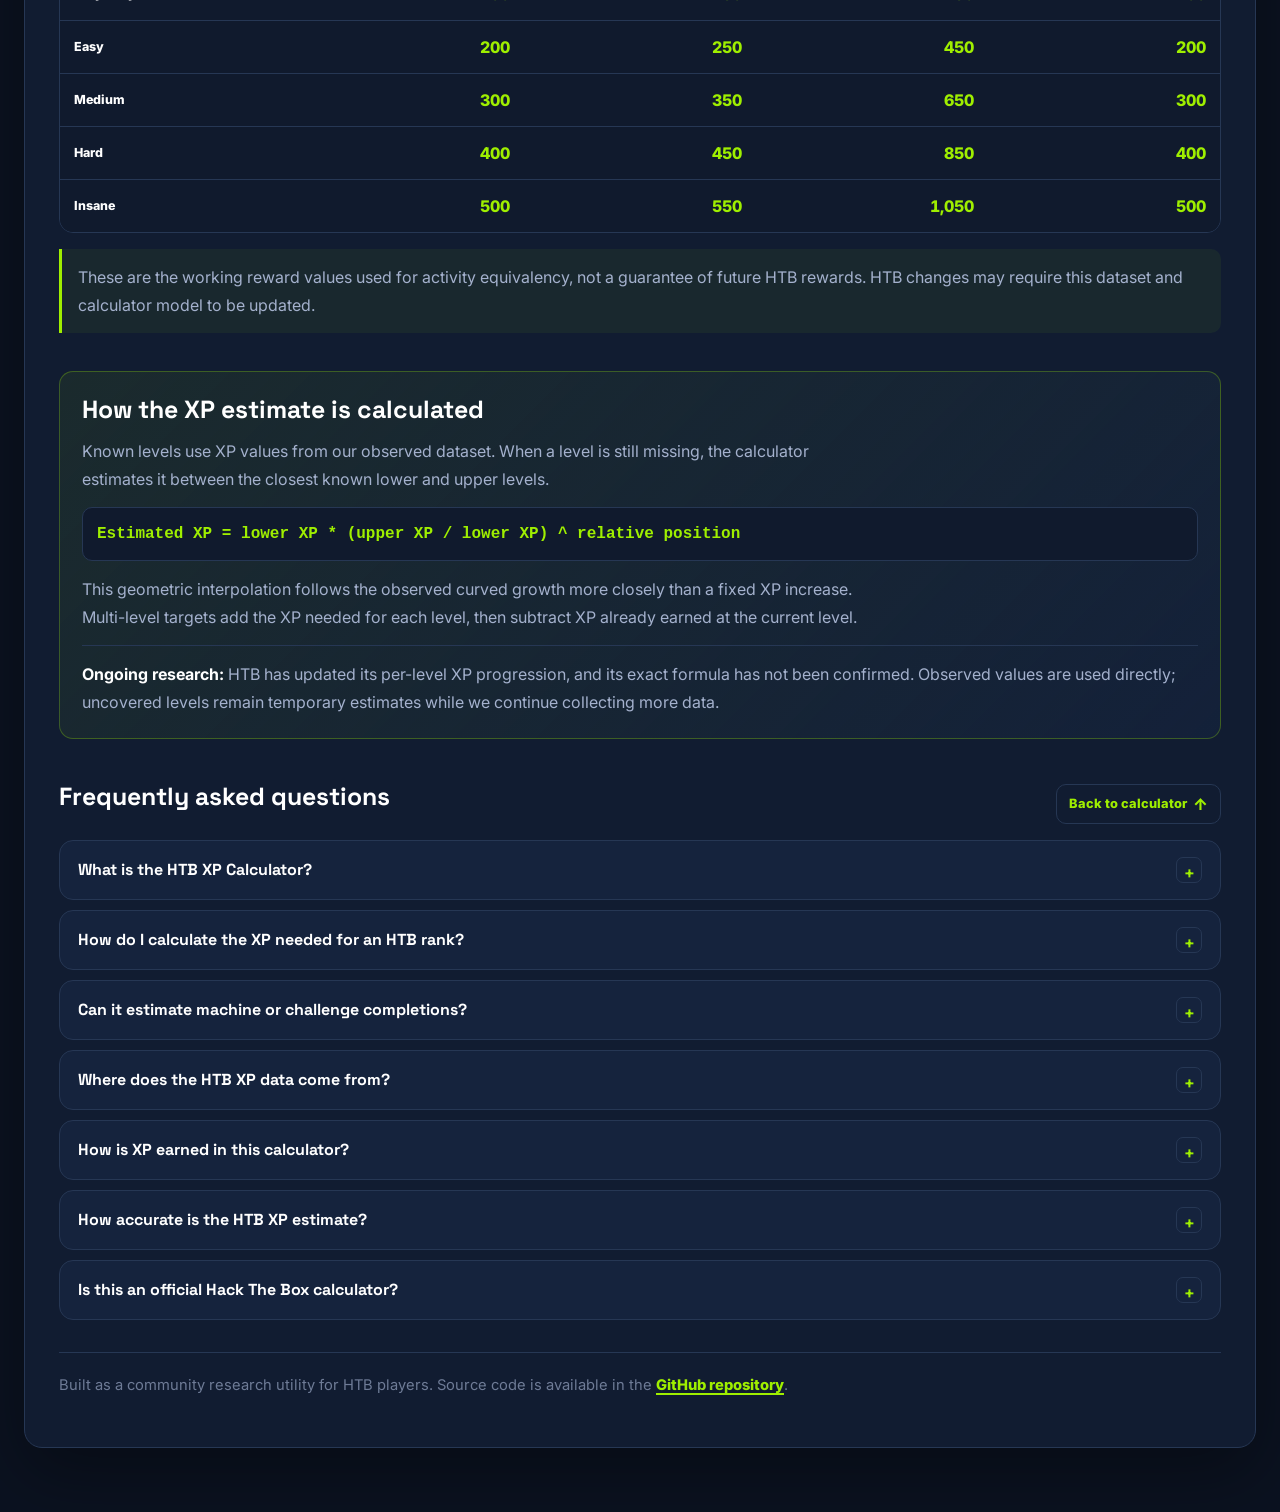
==== commit ddbc995e: "Document XP model accuracy and research limits" ====
--- a/index.html
+++ b/index.html
@@ -116,6 +116,14 @@
         },
         {
           "@type": "Question",
+          "name": "How accurate is the HTB XP estimate?",
+          "acceptedAnswer": {
+            "@type": "Answer",
+            "text": "An internal cross-check across 95 observed XP values currently shows an average difference of about 0.30%, or roughly 1 XP. The largest observed test difference is 14%, or 21 XP, so uncovered levels remain estimates while the dataset continues to grow."
+          }
+        },
+        {
+          "@type": "Question",
           "name": "Is this an official Hack The Box tool?",
           "acceptedAnswer": {
             "@type": "Answer",
@@ -379,6 +387,14 @@
             captured, the calculator estimates it between the nearest known data
             points. The exact HTB formula is still unknown, so expanding the
             dataset will progressively improve coverage and accuracy.
+          </p>
+
+          <p class="accuracy-summary">
+            <strong>Current model check:</strong> Across 95 observed XP values,
+            the average difference is about <strong>0.30%</strong>, or roughly
+            <strong>1 XP</strong>. The largest test difference is currently
+            <strong>14% (21 XP)</strong>, so individual estimates can still vary
+            and the research remains ongoing.
           </p>
         </section>
 
@@ -520,6 +536,16 @@
           </details>
 
           <details class="faq-item">
+            <summary>How accurate is the HTB XP estimate?</summary>
+            <p>
+              An internal cross-check across 95 observed XP values currently
+              shows an average difference of about 0.30%, or roughly 1 XP. The
+              largest test difference is 14%, or 21 XP, so uncovered levels
+              remain estimates while the dataset continues to grow.
+            </p>
+          </details>
+
+          <details class="faq-item">
             <summary>Is this an official Hack The Box calculator?</summary>
             <p>
               No. This is an independent community project and is not affiliated
--- a/styles.css
+++ b/styles.css
@@ -989,6 +989,19 @@
   background: rgba(159, 239, 0, 0.055);
 }
 
+.accuracy-summary {
+  max-width: none !important;
+  margin-top: 12px !important;
+  padding: 15px 16px;
+  border: 1px solid rgba(159, 239, 0, 0.22);
+  border-radius: 12px;
+  background: var(--surface-subtle);
+}
+
+.accuracy-summary strong {
+  color: var(--accent);
+}
+
 .xp-table-wrap {
   margin-top: 18px;
   overflow: hidden;
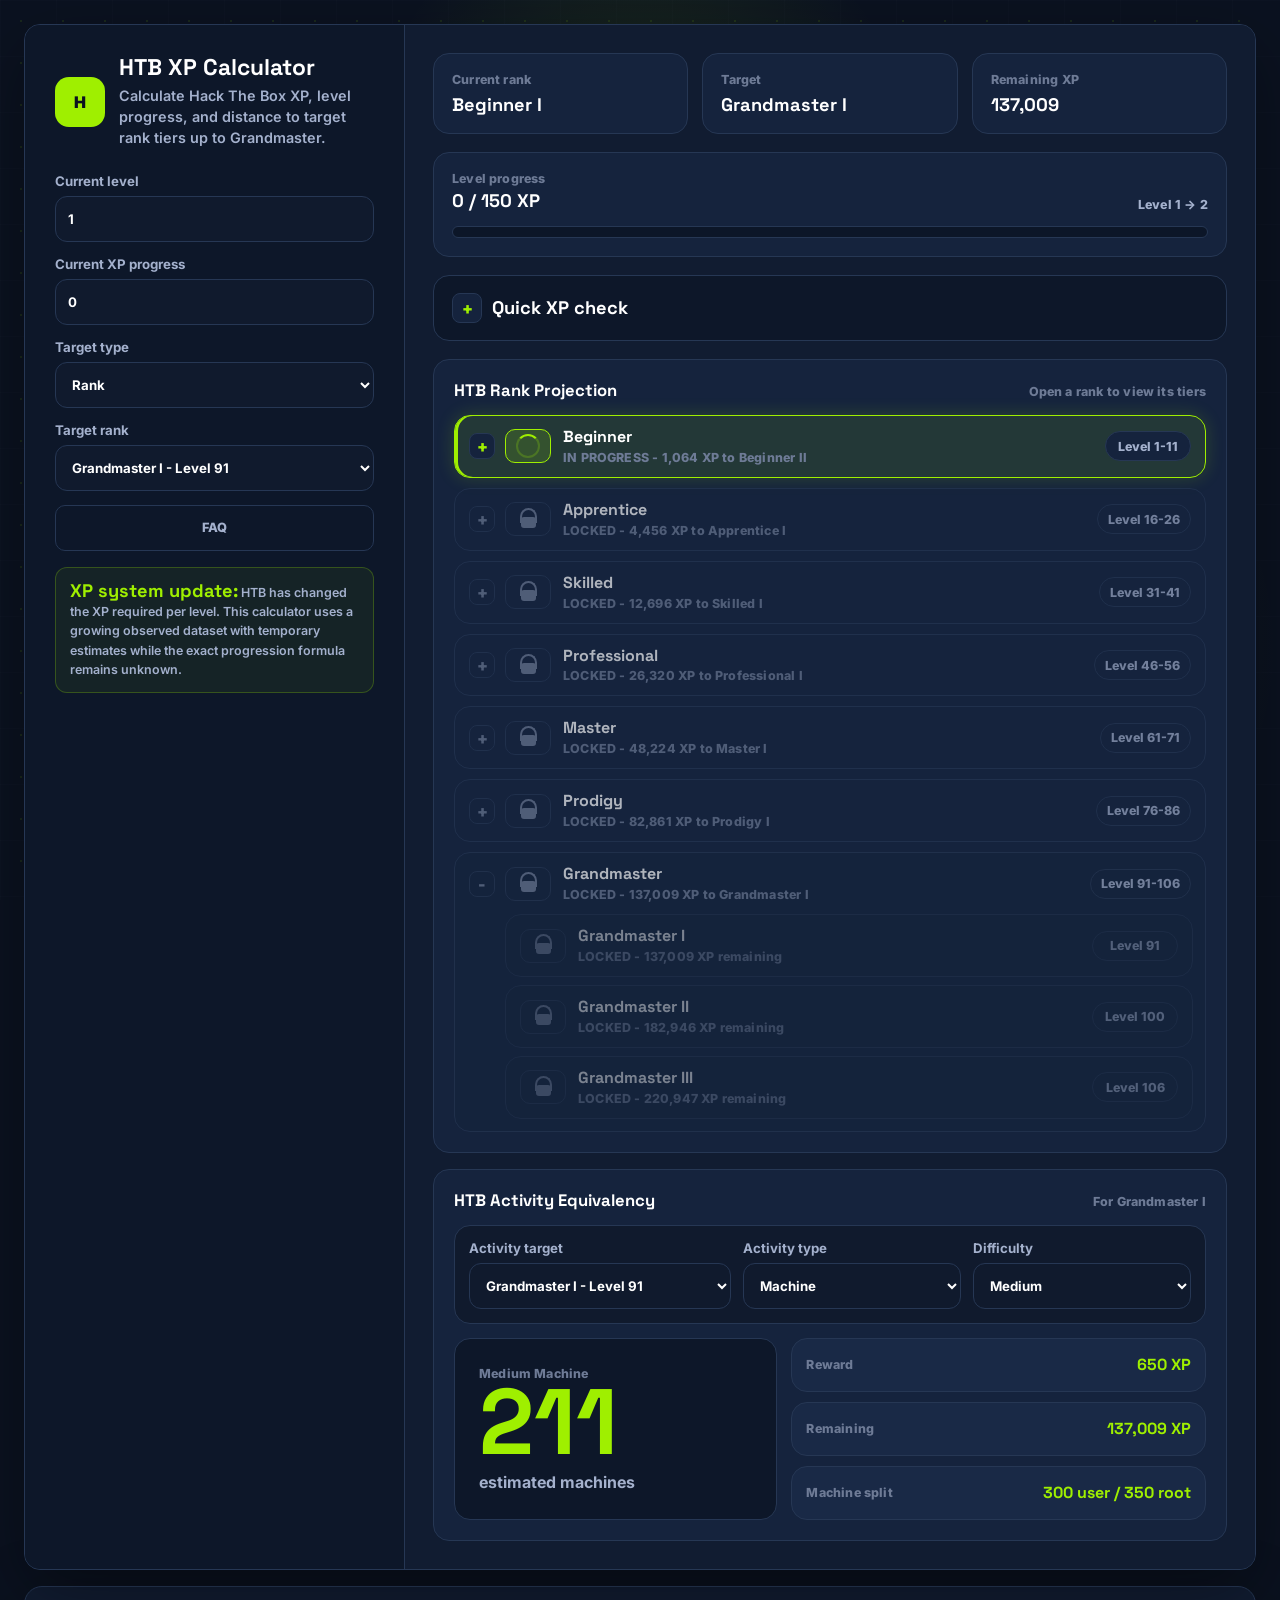
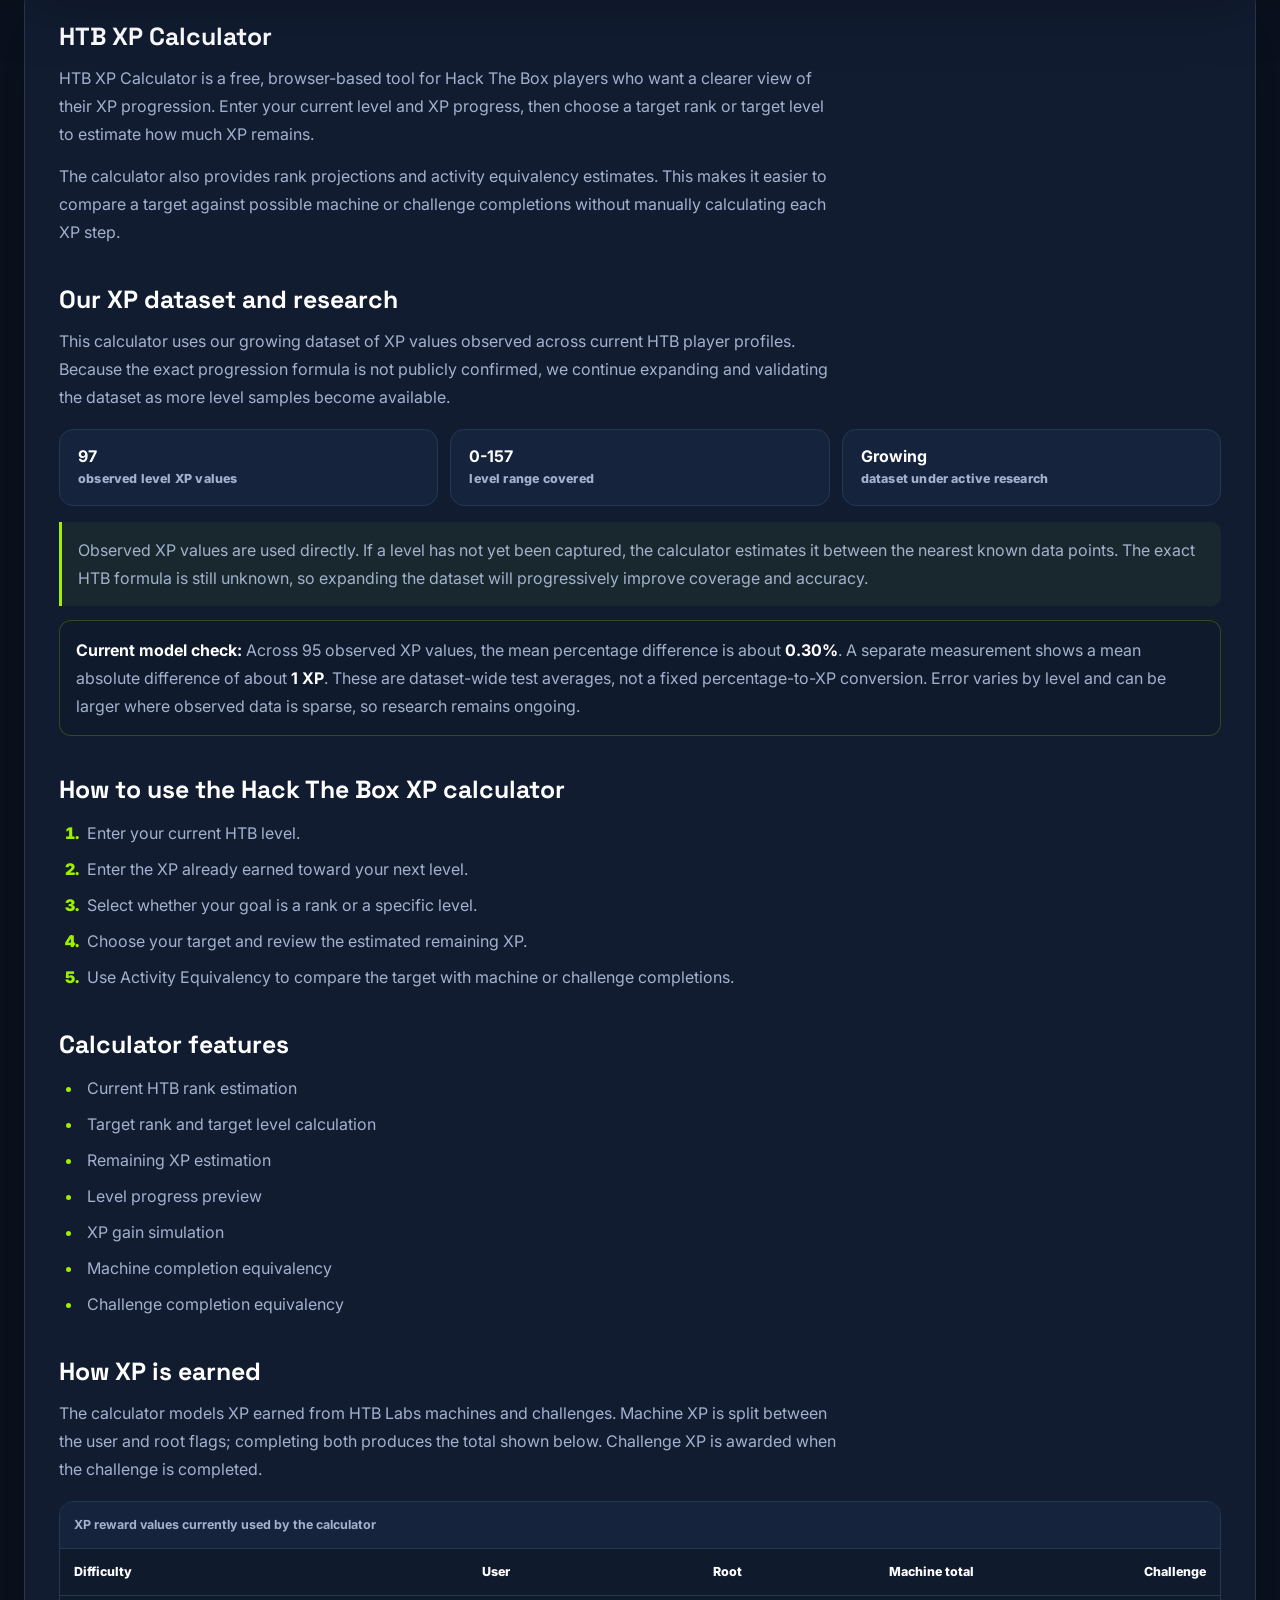
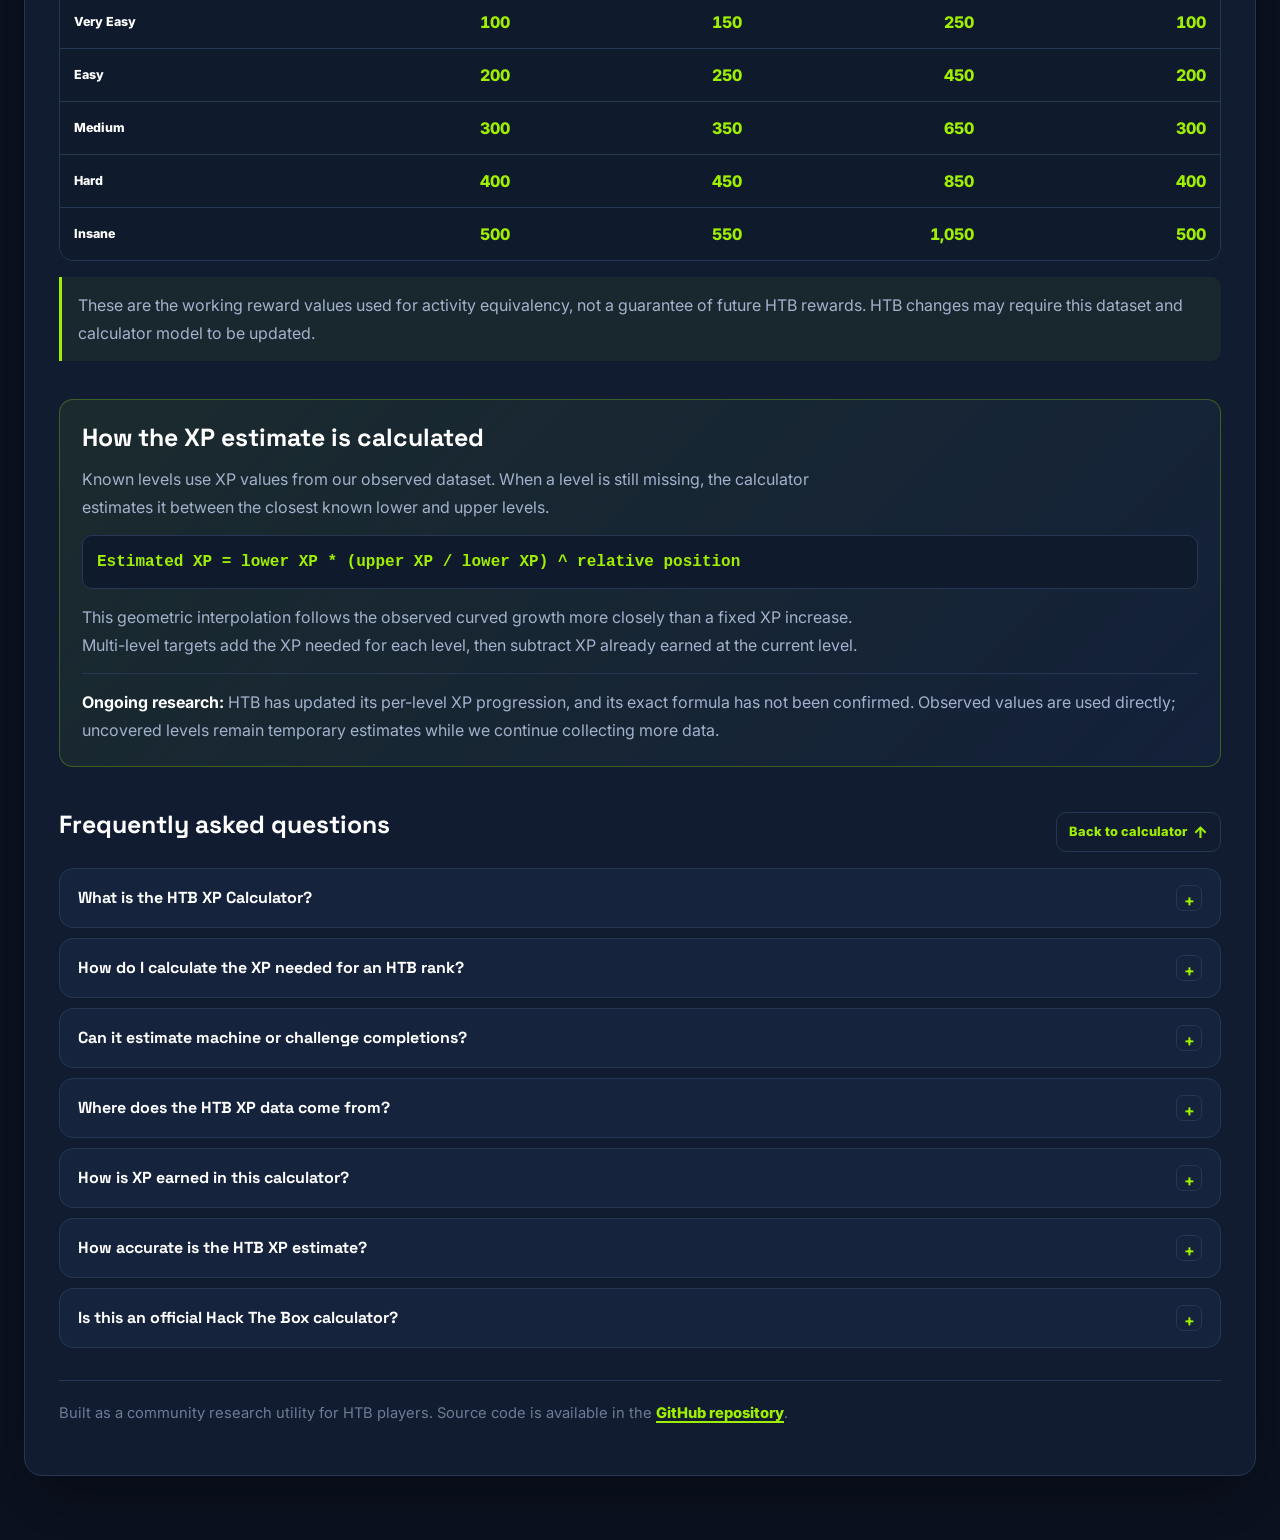
==== commit 61edc3e0: "Clarify XP model error metrics" ====
--- a/index.html
+++ b/index.html
@@ -119,7 +119,7 @@
           "name": "How accurate is the HTB XP estimate?",
           "acceptedAnswer": {
             "@type": "Answer",
-            "text": "An internal cross-check across 95 observed XP values currently shows an average difference of about 0.30%, or roughly 1 XP. The largest observed test difference is 14%, or 21 XP, so uncovered levels remain estimates while the dataset continues to grow."
+            "text": "An internal cross-check across 95 observed XP values currently shows a mean percentage difference of about 0.30% and a separate mean absolute difference of about 1 XP. These are dataset-wide test averages, not a fixed conversion rule. Error varies by level and can be larger where observed data is sparse."
           }
         },
         {
@@ -391,10 +391,11 @@
 
           <p class="accuracy-summary">
             <strong>Current model check:</strong> Across 95 observed XP values,
-            the average difference is about <strong>0.30%</strong>, or roughly
-            <strong>1 XP</strong>. The largest test difference is currently
-            <strong>14% (21 XP)</strong>, so individual estimates can still vary
-            and the research remains ongoing.
+            the mean percentage difference is about <strong>0.30%</strong>. A
+            separate measurement shows a mean absolute difference of about
+            <strong>1 XP</strong>. These are dataset-wide test averages, not a
+            fixed percentage-to-XP conversion. Error varies by level and can be
+            larger where observed data is sparse, so research remains ongoing.
           </p>
         </section>
 
@@ -539,9 +540,10 @@
             <summary>How accurate is the HTB XP estimate?</summary>
             <p>
               An internal cross-check across 95 observed XP values currently
-              shows an average difference of about 0.30%, or roughly 1 XP. The
-              largest test difference is 14%, or 21 XP, so uncovered levels
-              remain estimates while the dataset continues to grow.
+              shows a mean percentage difference of about 0.30% and a separate
+              mean absolute difference of about 1 XP. These are dataset-wide
+              test averages, not a fixed conversion rule. Error varies by level
+              and can be larger where observed data is sparse.
             </p>
           </details>
 
